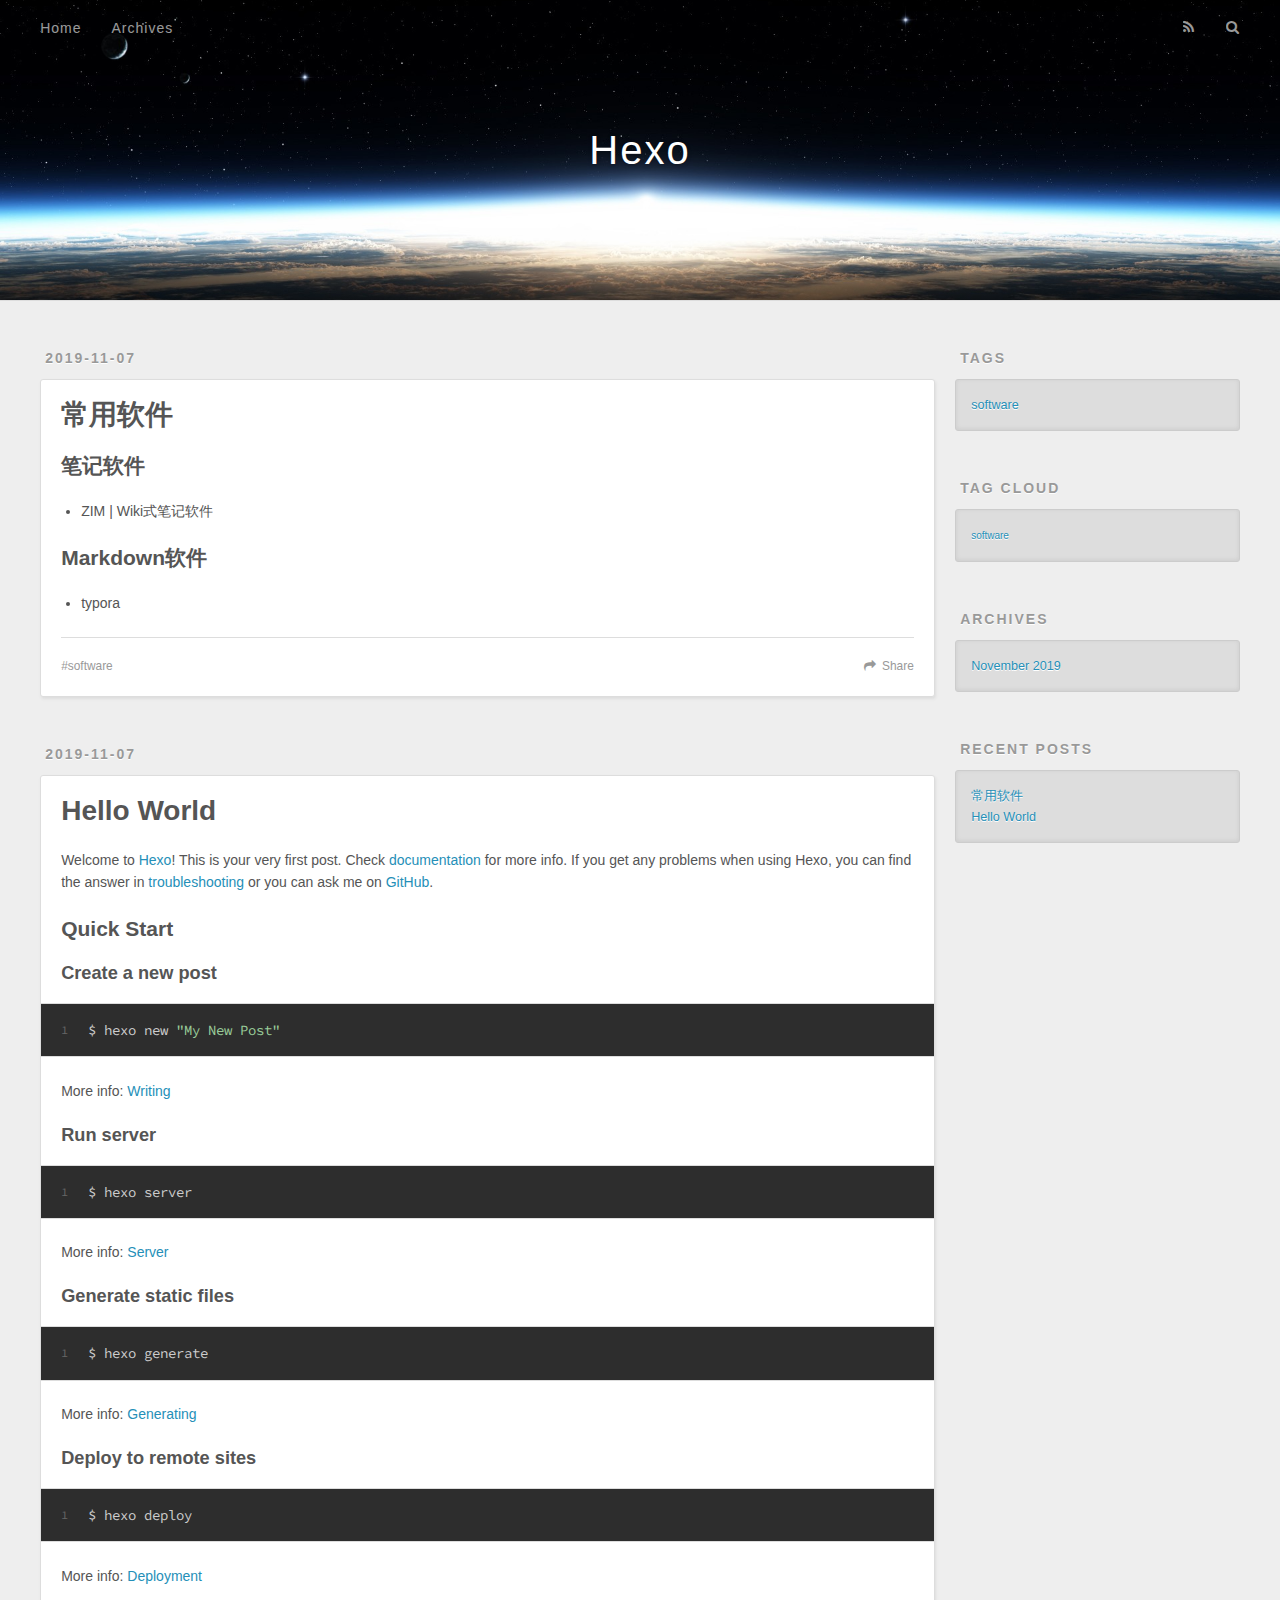
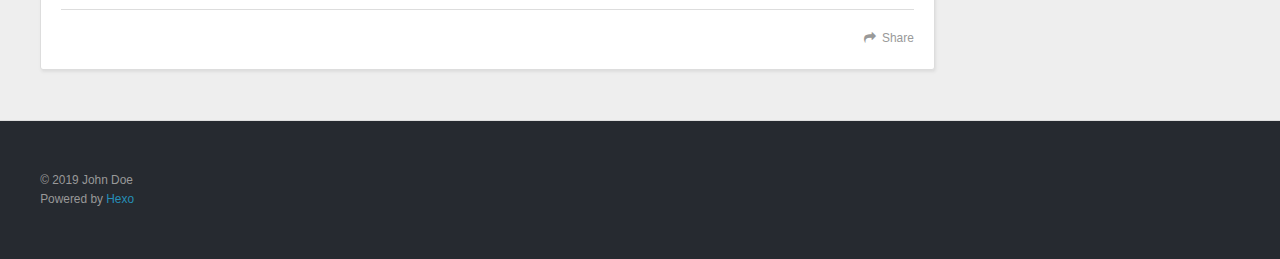
==== index.html @ 5ce02581 "Site updated: 2019-11-07 13:05:36" ====
<!DOCTYPE html>
<html>
<head>
  <meta charset="utf-8">
  

  
  <title>Hexo</title>
  <meta name="viewport" content="width=device-width, initial-scale=1, maximum-scale=1">
  <meta property="og:type" content="website">
<meta property="og:title" content="Hexo">
<meta property="og:url" content="http:&#x2F;&#x2F;yoursite.com&#x2F;index.html">
<meta property="og:site_name" content="Hexo">
<meta property="og:locale" content="en">
<meta name="twitter:card" content="summary">
  
    <link rel="alternate" href="/atom.xml" title="Hexo" type="application/atom+xml">
  
  
    <link rel="icon" href="/favicon.png">
  
  
    <link href="//fonts.googleapis.com/css?family=Source+Code+Pro" rel="stylesheet" type="text/css">
  
  <link rel="stylesheet" href="/css/style.css">
</head>

<body>
  <div id="container">
    <div id="wrap">
      <header id="header">
  <div id="banner"></div>
  <div id="header-outer" class="outer">
    <div id="header-title" class="inner">
      <h1 id="logo-wrap">
        <a href="/" id="logo">Hexo</a>
      </h1>
      
    </div>
    <div id="header-inner" class="inner">
      <nav id="main-nav">
        <a id="main-nav-toggle" class="nav-icon"></a>
        
          <a class="main-nav-link" href="/">Home</a>
        
          <a class="main-nav-link" href="/archives">Archives</a>
        
      </nav>
      <nav id="sub-nav">
        
          <a id="nav-rss-link" class="nav-icon" href="/atom.xml" title="RSS Feed"></a>
        
        <a id="nav-search-btn" class="nav-icon" title="Search"></a>
      </nav>
      <div id="search-form-wrap">
        <form action="//google.com/search" method="get" accept-charset="UTF-8" class="search-form"><input type="search" name="q" class="search-form-input" placeholder="Search"><button type="submit" class="search-form-submit">&#xF002;</button><input type="hidden" name="sitesearch" value="http://yoursite.com"></form>
      </div>
    </div>
  </div>
</header>
      <div class="outer">
        <section id="main">
  
    <article id="post-20191107-software-lists" class="article article-type-post" itemscope itemprop="blogPost">
  <div class="article-meta">
    <a href="/2019/11/07/20191107-software-lists/" class="article-date">
  <time datetime="2019-11-07T05:03:38.000Z" itemprop="datePublished">2019-11-07</time>
</a>
    
  </div>
  <div class="article-inner">
    
    
      <header class="article-header">
        
  
    <h1 itemprop="name">
      <a class="article-title" href="/2019/11/07/20191107-software-lists/">常用软件</a>
    </h1>
  

      </header>
    
    <div class="article-entry" itemprop="articleBody">
      
        <h2 id="笔记软件"><a href="#笔记软件" class="headerlink" title="笔记软件"></a>笔记软件</h2><ul>
<li>ZIM | Wiki式笔记软件</li>
</ul>
<h2 id="Markdown软件"><a href="#Markdown软件" class="headerlink" title="Markdown软件"></a>Markdown软件</h2><ul>
<li>typora</li>
</ul>

      
    </div>
    <footer class="article-footer">
      <a data-url="http://yoursite.com/2019/11/07/20191107-software-lists/" data-id="ck2o8zj0k0001oov0bd2p29te" class="article-share-link">Share</a>
      
      
  <ul class="article-tag-list" itemprop="keywords"><li class="article-tag-list-item"><a class="article-tag-list-link" href="/tags/software/" rel="tag">software</a></li></ul>

    </footer>
  </div>
  
</article>


  
    <article id="post-hello-world" class="article article-type-post" itemscope itemprop="blogPost">
  <div class="article-meta">
    <a href="/2019/11/07/hello-world/" class="article-date">
  <time datetime="2019-11-07T04:38:29.719Z" itemprop="datePublished">2019-11-07</time>
</a>
    
  </div>
  <div class="article-inner">
    
    
      <header class="article-header">
        
  
    <h1 itemprop="name">
      <a class="article-title" href="/2019/11/07/hello-world/">Hello World</a>
    </h1>
  

      </header>
    
    <div class="article-entry" itemprop="articleBody">
      
        <p>Welcome to <a href="https://hexo.io/" target="_blank" rel="noopener">Hexo</a>! This is your very first post. Check <a href="https://hexo.io/docs/" target="_blank" rel="noopener">documentation</a> for more info. If you get any problems when using Hexo, you can find the answer in <a href="https://hexo.io/docs/troubleshooting.html" target="_blank" rel="noopener">troubleshooting</a> or you can ask me on <a href="https://github.com/hexojs/hexo/issues" target="_blank" rel="noopener">GitHub</a>.</p>
<h2 id="Quick-Start"><a href="#Quick-Start" class="headerlink" title="Quick Start"></a>Quick Start</h2><h3 id="Create-a-new-post"><a href="#Create-a-new-post" class="headerlink" title="Create a new post"></a>Create a new post</h3><figure class="highlight bash"><table><tr><td class="gutter"><pre><span class="line">1</span><br></pre></td><td class="code"><pre><span class="line">$ hexo new <span class="string">"My New Post"</span></span><br></pre></td></tr></table></figure>

<p>More info: <a href="https://hexo.io/docs/writing.html" target="_blank" rel="noopener">Writing</a></p>
<h3 id="Run-server"><a href="#Run-server" class="headerlink" title="Run server"></a>Run server</h3><figure class="highlight bash"><table><tr><td class="gutter"><pre><span class="line">1</span><br></pre></td><td class="code"><pre><span class="line">$ hexo server</span><br></pre></td></tr></table></figure>

<p>More info: <a href="https://hexo.io/docs/server.html" target="_blank" rel="noopener">Server</a></p>
<h3 id="Generate-static-files"><a href="#Generate-static-files" class="headerlink" title="Generate static files"></a>Generate static files</h3><figure class="highlight bash"><table><tr><td class="gutter"><pre><span class="line">1</span><br></pre></td><td class="code"><pre><span class="line">$ hexo generate</span><br></pre></td></tr></table></figure>

<p>More info: <a href="https://hexo.io/docs/generating.html" target="_blank" rel="noopener">Generating</a></p>
<h3 id="Deploy-to-remote-sites"><a href="#Deploy-to-remote-sites" class="headerlink" title="Deploy to remote sites"></a>Deploy to remote sites</h3><figure class="highlight bash"><table><tr><td class="gutter"><pre><span class="line">1</span><br></pre></td><td class="code"><pre><span class="line">$ hexo deploy</span><br></pre></td></tr></table></figure>

<p>More info: <a href="https://hexo.io/docs/one-command-deployment.html" target="_blank" rel="noopener">Deployment</a></p>

      
    </div>
    <footer class="article-footer">
      <a data-url="http://yoursite.com/2019/11/07/hello-world/" data-id="ck2o8zj0f0000oov0fowt2gnb" class="article-share-link">Share</a>
      
      
    </footer>
  </div>
  
</article>


  


</section>
        
          <aside id="sidebar">
  
    

  
    
  <div class="widget-wrap">
    <h3 class="widget-title">Tags</h3>
    <div class="widget">
      <ul class="tag-list" itemprop="keywords"><li class="tag-list-item"><a class="tag-list-link" href="/tags/software/" rel="tag">software</a></li></ul>
    </div>
  </div>


  
    
  <div class="widget-wrap">
    <h3 class="widget-title">Tag Cloud</h3>
    <div class="widget tagcloud">
      <a href="/tags/software/" style="font-size: 10px;">software</a>
    </div>
  </div>

  
    
  <div class="widget-wrap">
    <h3 class="widget-title">Archives</h3>
    <div class="widget">
      <ul class="archive-list"><li class="archive-list-item"><a class="archive-list-link" href="/archives/2019/11/">November 2019</a></li></ul>
    </div>
  </div>


  
    
  <div class="widget-wrap">
    <h3 class="widget-title">Recent Posts</h3>
    <div class="widget">
      <ul>
        
          <li>
            <a href="/2019/11/07/20191107-software-lists/">常用软件</a>
          </li>
        
          <li>
            <a href="/2019/11/07/hello-world/">Hello World</a>
          </li>
        
      </ul>
    </div>
  </div>

  
</aside>
        
      </div>
      <footer id="footer">
  
  <div class="outer">
    <div id="footer-info" class="inner">
      &copy; 2019 John Doe<br>
      Powered by <a href="http://hexo.io/" target="_blank">Hexo</a>
    </div>
  </div>
</footer>
    </div>
    <nav id="mobile-nav">
  
    <a href="/" class="mobile-nav-link">Home</a>
  
    <a href="/archives" class="mobile-nav-link">Archives</a>
  
</nav>
    

<script src="//ajax.googleapis.com/ajax/libs/jquery/2.0.3/jquery.min.js"></script>


  <link rel="stylesheet" href="/fancybox/jquery.fancybox.css">
  <script src="/fancybox/jquery.fancybox.pack.js"></script>


<script src="/js/script.js"></script>



  </div>
</body>
</html>
---- css/style.css ----
body {
  width: 100%;
}
body:before,
body:after {
  content: "";
  display: table;
}
body:after {
  clear: both;
}
html,
body,
div,
span,
applet,
object,
iframe,
h1,
h2,
h3,
h4,
h5,
h6,
p,
blockquote,
pre,
a,
abbr,
acronym,
address,
big,
cite,
code,
del,
dfn,
em,
img,
ins,
kbd,
q,
s,
samp,
small,
strike,
strong,
sub,
sup,
tt,
var,
dl,
dt,
dd,
ol,
ul,
li,
fieldset,
form,
label,
legend,
table,
caption,
tbody,
tfoot,
thead,
tr,
th,
td {
  margin: 0;
  padding: 0;
  border: 0;
  outline: 0;
  font-weight: inherit;
  font-style: inherit;
  font-family: inherit;
  font-size: 100%;
  vertical-align: baseline;
}
body {
  line-height: 1;
  color: #000;
  background: #fff;
}
ol,
ul {
  list-style: none;
}
table {
  border-collapse: separate;
  border-spacing: 0;
  vertical-align: middle;
}
caption,
th,
td {
  text-align: left;
  font-weight: normal;
  vertical-align: middle;
}
a img {
  border: none;
}
input,
button {
  margin: 0;
  padding: 0;
}
input::-moz-focus-inner,
button::-moz-focus-inner {
  border: 0;
  padding: 0;
}
@font-face {
  font-family: FontAwesome;
  font-style: normal;
  font-weight: normal;
  src: url("fonts/fontawesome-webfont.eot?v=#4.0.3");
  src: url("fonts/fontawesome-webfont.eot?#iefix&v=#4.0.3") format("embedded-opentype"), url("fonts/fontawesome-webfont.woff?v=#4.0.3") format("woff"), url("fonts/fontawesome-webfont.ttf?v=#4.0.3") format("truetype"), url("fonts/fontawesome-webfont.svg#fontawesomeregular?v=#4.0.3") format("svg");
}
html,
body,
#container {
  height: 100%;
}
body {
  background: #eee;
  font: 14px -apple-system, BlinkMacSystemFont, "Segoe UI", "Roboto", "Oxygen", "Ubuntu", "Cantarell", "Fira Sans", "Droid Sans", "Helvetica Neue", sans-serif;
  -webkit-text-size-adjust: 100%;
}
.outer {
  max-width: 1220px;
  margin: 0 auto;
  padding: 0 20px;
}
.outer:before,
.outer:after {
  content: "";
  display: table;
}
.outer:after {
  clear: both;
}
.inner {
  display: inline;
  float: left;
  width: 98.33333333333333%;
  margin: 0 0.833333333333333%;
}
.left,
.alignleft {
  float: left;
}
.right,
.alignright {
  float: right;
}
.clear {
  clear: both;
}
#container {
  position: relative;
}
.mobile-nav-on {
  overflow: hidden;
}
#wrap {
  height: 100%;
  width: 100%;
  position: absolute;
  top: 0;
  left: 0;
  -webkit-transition: 0.2s ease-out;
  -moz-transition: 0.2s ease-out;
  -ms-transition: 0.2s ease-out;
  transition: 0.2s ease-out;
  z-index: 1;
  background: #eee;
}
.mobile-nav-on #wrap {
  left: 280px;
}
@media screen and (min-width: 768px) {
  #main {
    display: inline;
    float: left;
    width: 73.33333333333333%;
    margin: 0 0.833333333333333%;
  }
}
.article-date,
.article-category-link,
.archive-year,
.widget-title {
  text-decoration: none;
  text-transform: uppercase;
  letter-spacing: 2px;
  color: #999;
  margin-bottom: 1em;
  margin-left: 5px;
  line-height: 1em;
  text-shadow: 0 1px #fff;
  font-weight: bold;
}
.article-inner,
.archive-article-inner {
  background: #fff;
  -webkit-box-shadow: 1px 2px 3px #ddd;
  box-shadow: 1px 2px 3px #ddd;
  border: 1px solid #ddd;
  border-radius: 3px;
}
.article-entry h1,
.widget h1 {
  font-size: 2em;
}
.article-entry h2,
.widget h2 {
  font-size: 1.5em;
}
.article-entry h3,
.widget h3 {
  font-size: 1.3em;
}
.article-entry h4,
.widget h4 {
  font-size: 1.2em;
}
.article-entry h5,
.widget h5 {
  font-size: 1em;
}
.article-entry h6,
.widget h6 {
  font-size: 1em;
  color: #999;
}
.article-entry hr,
.widget hr {
  border: 1px dashed #ddd;
}
.article-entry strong,
.widget strong {
  font-weight: bold;
}
.article-entry em,
.widget em,
.article-entry cite,
.widget cite {
  font-style: italic;
}
.article-entry sup,
.widget sup,
.article-entry sub,
.widget sub {
  font-size: 0.75em;
  line-height: 0;
  position: relative;
  vertical-align: baseline;
}
.article-entry sup,
.widget sup {
  top: -0.5em;
}
.article-entry sub,
.widget sub {
  bottom: -0.2em;
}
.article-entry small,
.widget small {
  font-size: 0.85em;
}
.article-entry acronym,
.widget acronym,
.article-entry abbr,
.widget abbr {
  border-bottom: 1px dotted;
}
.article-entry ul,
.widget ul,
.article-entry ol,
.widget ol,
.article-entry dl,
.widget dl {
  margin: 0 20px;
  line-height: 1.6em;
}
.article-entry ul ul,
.widget ul ul,
.article-entry ol ul,
.widget ol ul,
.article-entry ul ol,
.widget ul ol,
.article-entry ol ol,
.widget ol ol {
  margin-top: 0;
  margin-bottom: 0;
}
.article-entry ul,
.widget ul {
  list-style: disc;
}
.article-entry ol,
.widget ol {
  list-style: decimal;
}
.article-entry dt,
.widget dt {
  font-weight: bold;
}
#header {
  height: 300px;
  position: relative;
  border-bottom: 1px solid #ddd;
}
#header:before,
#header:after {
  content: "";
  position: absolute;
  left: 0;
  right: 0;
  height: 40px;
}
#header:before {
  top: 0;
  background: -webkit-linear-gradient(rgba(0,0,0,0.2), transparent);
  background: -moz-linear-gradient(rgba(0,0,0,0.2), transparent);
  background: -ms-linear-gradient(rgba(0,0,0,0.2), transparent);
  background: linear-gradient(rgba(0,0,0,0.2), transparent);
}
#header:after {
  bottom: 0;
  background: -webkit-linear-gradient(transparent, rgba(0,0,0,0.2));
  background: -moz-linear-gradient(transparent, rgba(0,0,0,0.2));
  background: -ms-linear-gradient(transparent, rgba(0,0,0,0.2));
  background: linear-gradient(transparent, rgba(0,0,0,0.2));
}
#header-outer {
  height: 100%;
  position: relative;
}
#header-inner {
  position: relative;
  overflow: hidden;
}
#banner {
  position: absolute;
  top: 0;
  left: 0;
  width: 100%;
  height: 100%;
  background: url("images/banner.jpg") center #000;
  -webkit-background-size: cover;
  -moz-background-size: cover;
  background-size: cover;
  z-index: -1;
}
#header-title {
  text-align: center;
  height: 40px;
  position: absolute;
  top: 50%;
  left: 0;
  margin-top: -20px;
}
#logo,
#subtitle {
  text-decoration: none;
  color: #fff;
  font-weight: 300;
  text-shadow: 0 1px 4px rgba(0,0,0,0.3);
}
#logo {
  font-size: 40px;
  line-height: 40px;
  letter-spacing: 2px;
}
#subtitle {
  font-size: 16px;
  line-height: 16px;
  letter-spacing: 1px;
}
#subtitle-wrap {
  margin-top: 16px;
}
#main-nav {
  float: left;
  margin-left: -15px;
}
.nav-icon,
.main-nav-link {
  float: left;
  color: #fff;
  opacity: 0.6;
  text-decoration: none;
  text-shadow: 0 1px rgba(0,0,0,0.2);
  -webkit-transition: opacity 0.2s;
  -moz-transition: opacity 0.2s;
  -ms-transition: opacity 0.2s;
  transition: opacity 0.2s;
  display: block;
  padding: 20px 15px;
}
.nav-icon:hover,
.main-nav-link:hover {
  opacity: 1;
}
.nav-icon {
  font-family: FontAwesome;
  text-align: center;
  font-size: 14px;
  width: 14px;
  height: 14px;
  padding: 20px 15px;
  position: relative;
  cursor: pointer;
}
.main-nav-link {
  font-weight: 300;
  letter-spacing: 1px;
}
@media screen and (max-width: 479px) {
  .main-nav-link {
    display: none;
  }
}
#main-nav-toggle {
  display: none;
}
#main-nav-toggle:before {
  content: "\f0c9";
}
@media screen and (max-width: 479px) {
  #main-nav-toggle {
    display: block;
  }
}
#sub-nav {
  float: right;
  margin-right: -15px;
}
#nav-rss-link:before {
  content: "\f09e";
}
#nav-search-btn:before {
  content: "\f002";
}
#search-form-wrap {
  position: absolute;
  top: 15px;
  width: 150px;
  height: 30px;
  right: -150px;
  opacity: 0;
  -webkit-transition: 0.2s ease-out;
  -moz-transition: 0.2s ease-out;
  -ms-transition: 0.2s ease-out;
  transition: 0.2s ease-out;
}
#search-form-wrap.on {
  opacity: 1;
  right: 0;
}
@media screen and (max-width: 479px) {
  #search-form-wrap {
    width: 100%;
    right: -100%;
  }
}
.search-form {
  position: absolute;
  top: 0;
  left: 0;
  right: 0;
  background: #fff;
  padding: 5px 15px;
  border-radius: 15px;
  -webkit-box-shadow: 0 0 10px rgba(0,0,0,0.3);
  box-shadow: 0 0 10px rgba(0,0,0,0.3);
}
.search-form-input {
  border: none;
  background: none;
  color: #555;
  width: 100%;
  font: 13px -apple-system, BlinkMacSystemFont, "Segoe UI", "Roboto", "Oxygen", "Ubuntu", "Cantarell", "Fira Sans", "Droid Sans", "Helvetica Neue", sans-serif;
  outline: none;
}
.search-form-input::-webkit-search-results-decoration,
.search-form-input::-webkit-search-cancel-button {
  -webkit-appearance: none;
}
.search-form-submit {
  position: absolute;
  top: 50%;
  right: 10px;
  margin-top: -7px;
  font: 13px FontAwesome;
  border: none;
  background: none;
  color: #bbb;
  cursor: pointer;
}
.search-form-submit:hover,
.search-form-submit:focus {
  color: #777;
}
.article {
  margin: 50px 0;
}
.article-inner {
  overflow: hidden;
}
.article-meta:before,
.article-meta:after {
  content: "";
  display: table;
}
.article-meta:after {
  clear: both;
}
.article-date {
  float: left;
}
.article-category {
  float: left;
  line-height: 1em;
  color: #ccc;
  text-shadow: 0 1px #fff;
  margin-left: 8px;
}
.article-category:before {
  content: "\2022";
}
.article-category-link {
  margin: 0 12px 1em;
}
.article-header {
  padding: 20px 20px 0;
}
.article-title {
  text-decoration: none;
  font-size: 2em;
  font-weight: bold;
  color: #555;
  line-height: 1.1em;
  -webkit-transition: color 0.2s;
  -moz-transition: color 0.2s;
  -ms-transition: color 0.2s;
  transition: color 0.2s;
}
a.article-title:hover {
  color: #258fb8;
}
.article-entry {
  color: #555;
  padding: 0 20px;
}
.article-entry:before,
.article-entry:after {
  content: "";
  display: table;
}
.article-entry:after {
  clear: both;
}
.article-entry p,
.article-entry table {
  line-height: 1.6em;
  margin: 1.6em 0;
}
.article-entry h1,
.article-entry h2,
.article-entry h3,
.article-entry h4,
.article-entry h5,
.article-entry h6 {
  font-weight: bold;
}
.article-entry h1,
.article-entry h2,
.article-entry h3,
.article-entry h4,
.article-entry h5,
.article-entry h6 {
  line-height: 1.1em;
  margin: 1.1em 0;
}
.article-entry a {
  color: #258fb8;
  text-decoration: none;
}
.article-entry a:hover {
  text-decoration: underline;
}
.article-entry ul,
.article-entry ol,
.article-entry dl {
  margin-top: 1.6em;
  margin-bottom: 1.6em;
}
.article-entry img,
.article-entry video {
  max-width: 100%;
  height: auto;
  display: block;
  margin: auto;
}
.article-entry iframe {
  border: none;
}
.article-entry table {
  width: 100%;
  border-collapse: collapse;
  border-spacing: 0;
}
.article-entry th {
  font-weight: bold;
  border-bottom: 3px solid #ddd;
  padding-bottom: 0.5em;
}
.article-entry td {
  border-bottom: 1px solid #ddd;
  padding: 10px 0;
}
.article-entry blockquote {
  font-family: Georgia, "Times New Roman", serif;
  font-size: 1.4em;
  margin: 1.6em 20px;
  text-align: center;
}
.article-entry blockquote footer {
  font-size: 14px;
  margin: 1.6em 0;
  font-family: -apple-system, BlinkMacSystemFont, "Segoe UI", "Roboto", "Oxygen", "Ubuntu", "Cantarell", "Fira Sans", "Droid Sans", "Helvetica Neue", sans-serif;
}
.article-entry blockquote footer cite:before {
  content: "—";
  padding: 0 0.5em;
}
.article-entry .pullquote {
  text-align: left;
  width: 45%;
  margin: 0;
}
.article-entry .pullquote.left {
  margin-left: 0.5em;
  margin-right: 1em;
}
.article-entry .pullquote.right {
  margin-right: 0.5em;
  margin-left: 1em;
}
.article-entry .caption {
  color: #999;
  display: block;
  font-size: 0.9em;
  margin-top: 0.5em;
  position: relative;
  text-align: center;
}
.article-entry .video-container {
  position: relative;
  padding-top: 56.25%;
  height: 0;
  overflow: hidden;
}
.article-entry .video-container iframe,
.article-entry .video-container object,
.article-entry .video-container embed {
  position: absolute;
  top: 0;
  left: 0;
  width: 100%;
  height: 100%;
  margin-top: 0;
}
.article-more-link a {
  display: inline-block;
  line-height: 1em;
  padding: 6px 15px;
  border-radius: 15px;
  background: #eee;
  color: #999;
  text-shadow: 0 1px #fff;
  text-decoration: none;
}
.article-more-link a:hover {
  background: #258fb8;
  color: #fff;
  text-decoration: none;
  text-shadow: 0 1px #1e7293;
}
.article-footer {
  font-size: 0.85em;
  line-height: 1.6em;
  border-top: 1px solid #ddd;
  padding-top: 1.6em;
  margin: 0 20px 20px;
}
.article-footer:before,
.article-footer:after {
  content: "";
  display: table;
}
.article-footer:after {
  clear: both;
}
.article-footer a {
  color: #999;
  text-decoration: none;
}
.article-footer a:hover {
  color: #555;
}
.article-tag-list-item {
  float: left;
  margin-right: 10px;
}
.article-tag-list-link:before {
  content: "#";
}
.article-comment-link {
  float: right;
}
.article-comment-link:before {
  content: "\f075";
  font-family: FontAwesome;
  padding-right: 8px;
}
.article-share-link {
  cursor: pointer;
  float: right;
  margin-left: 20px;
}
.article-share-link:before {
  content: "\f064";
  font-family: FontAwesome;
  padding-right: 6px;
}
#article-nav {
  position: relative;
}
#article-nav:before,
#article-nav:after {
  content: "";
  display: table;
}
#article-nav:after {
  clear: both;
}
@media screen and (min-width: 768px) {
  #article-nav {
    margin: 50px 0;
  }
  #article-nav:before {
    width: 8px;
    height: 8px;
    position: absolute;
    top: 50%;
    left: 50%;
    margin-top: -4px;
    margin-left: -4px;
    content: "";
    border-radius: 50%;
    background: #ddd;
    -webkit-box-shadow: 0 1px 2px #fff;
    box-shadow: 0 1px 2px #fff;
  }
}
.article-nav-link-wrap {
  text-decoration: none;
  text-shadow: 0 1px #fff;
  color: #999;
  -webkit-box-sizing: border-box;
  -moz-box-sizing: border-box;
  box-sizing: border-box;
  margin-top: 50px;
  text-align: center;
  display: block;
}
.article-nav-link-wrap:hover {
  color: #555;
}
@media screen and (min-width: 768px) {
  .article-nav-link-wrap {
    width: 50%;
    margin-top: 0;
  }
}
@media screen and (min-width: 768px) {
  #article-nav-newer {
    float: left;
    text-align: right;
    padding-right: 20px;
  }
}
@media screen and (min-width: 768px) {
  #article-nav-older {
    float: right;
    text-align: left;
    padding-left: 20px;
  }
}
.article-nav-caption {
  text-transform: uppercase;
  letter-spacing: 2px;
  color: #ddd;
  line-height: 1em;
  font-weight: bold;
}
#article-nav-newer .article-nav-caption {
  margin-right: -2px;
}
.article-nav-title {
  font-size: 0.85em;
  line-height: 1.6em;
  margin-top: 0.5em;
}
.article-share-box {
  position: absolute;
  display: none;
  background: #fff;
  -webkit-box-shadow: 1px 2px 10px rgba(0,0,0,0.2);
  box-shadow: 1px 2px 10px rgba(0,0,0,0.2);
  border-radius: 3px;
  margin-left: -145px;
  overflow: hidden;
  z-index: 1;
}
.article-share-box.on {
  display: block;
}
.article-share-input {
  width: 100%;
  background: none;
  -webkit-box-sizing: border-box;
  -moz-box-sizing: border-box;
  box-sizing: border-box;
  font: 14px -apple-system, BlinkMacSystemFont, "Segoe UI", "Roboto", "Oxygen", "Ubuntu", "Cantarell", "Fira Sans", "Droid Sans", "Helvetica Neue", sans-serif;
  padding: 0 15px;
  color: #555;
  outline: none;
  border: 1px solid #ddd;
  border-radius: 3px 3px 0 0;
  height: 36px;
  line-height: 36px;
}
.article-share-links {
  background: #eee;
}
.article-share-links:before,
.article-share-links:after {
  content: "";
  display: table;
}
.article-share-links:after {
  clear: both;
}
.article-share-twitter,
.article-share-facebook,
.article-share-pinterest,
.article-share-google {
  width: 50px;
  height: 36px;
  display: block;
  float: left;
  position: relative;
  color: #999;
  text-shadow: 0 1px #fff;
}
.article-share-twitter:before,
.article-share-facebook:before,
.article-share-pinterest:before,
.article-share-google:before {
  font-size: 20px;
  font-family: FontAwesome;
  width: 20px;
  height: 20px;
  position: absolute;
  top: 50%;
  left: 50%;
  margin-top: -10px;
  margin-left: -10px;
  text-align: center;
}
.article-share-twitter:hover,
.article-share-facebook:hover,
.article-share-pinterest:hover,
.article-share-google:hover {
  color: #fff;
}
.article-share-twitter:before {
  content: "\f099";
}
.article-share-twitter:hover {
  background: #00aced;
  text-shadow: 0 1px #008abe;
}
.article-share-facebook:before {
  content: "\f09a";
}
.article-share-facebook:hover {
  background: #3b5998;
  text-shadow: 0 1px #2f477a;
}
.article-share-pinterest:before {
  content: "\f0d2";
}
.article-share-pinterest:hover {
  background: #cb2027;
  text-shadow: 0 1px #a21a1f;
}
.article-share-google:before {
  content: "\f0d5";
}
.article-share-google:hover {
  background: #dd4b39;
  text-shadow: 0 1px #be3221;
}
.article-gallery {
  background: #000;
  position: relative;
}
.article-gallery-photos {
  position: relative;
  overflow: hidden;
}
.article-gallery-img {
  display: none;
  max-width: 100%;
}
.article-gallery-img:first-child {
  display: block;
}
.article-gallery-img.loaded {
  position: absolute;
  display: block;
}
.article-gallery-img img {
  display: block;
  max-width: 100%;
  margin: 0 auto;
}
#comments {
  background: #fff;
  -webkit-box-shadow: 1px 2px 3px #ddd;
  box-shadow: 1px 2px 3px #ddd;
  padding: 20px;
  border: 1px solid #ddd;
  border-radius: 3px;
  margin: 50px 0;
}
#comments a {
  color: #258fb8;
}
.archives-wrap {
  margin: 50px 0;
}
.archives:before,
.archives:after {
  content: "";
  display: table;
}
.archives:after {
  clear: both;
}
.archive-year-wrap {
  margin-bottom: 1em;
}
.archives {
  -webkit-column-gap: 10px;
  -moz-column-gap: 10px;
  column-gap: 10px;
}
@media screen and (min-width: 480px) and (max-width: 767px) {
  .archives {
    -webkit-column-count: 2;
    -moz-column-count: 2;
    column-count: 2;
  }
}
@media screen and (min-width: 768px) {
  .archives {
    -webkit-column-count: 3;
    -moz-column-count: 3;
    column-count: 3;
  }
}
.archive-article {
  -webkit-column-break-inside: avoid;
  page-break-inside: avoid;
  overflow: hidden;
  break-inside: avoid-column;
}
.archive-article-inner {
  padding: 10px;
  margin-bottom: 15px;
}
.archive-article-title {
  text-decoration: none;
  font-weight: bold;
  color: #555;
  -webkit-transition: color 0.2s;
  -moz-transition: color 0.2s;
  -ms-transition: color 0.2s;
  transition: color 0.2s;
  line-height: 1.6em;
}
.archive-article-title:hover {
  color: #258fb8;
}
.archive-article-footer {
  margin-top: 1em;
}
.archive-article-date {
  color: #999;
  text-decoration: none;
  font-size: 0.85em;
  line-height: 1em;
  margin-bottom: 0.5em;
  display: block;
}
#page-nav {
  margin: 50px auto;
  background: #fff;
  -webkit-box-shadow: 1px 2px 3px #ddd;
  box-shadow: 1px 2px 3px #ddd;
  border: 1px solid #ddd;
  border-radius: 3px;
  text-align: center;
  color: #999;
  overflow: hidden;
}
#page-nav:before,
#page-nav:after {
  content: "";
  display: table;
}
#page-nav:after {
  clear: both;
}
#page-nav a,
#page-nav span {
  padding: 10px 20px;
  line-height: 1;
  height: 2ex;
}
#page-nav a {
  color: #999;
  text-decoration: none;
}
#page-nav a:hover {
  background: #999;
  color: #fff;
}
#page-nav .prev {
  float: left;
}
#page-nav .next {
  float: right;
}
#page-nav .page-number {
  display: inline-block;
}
@media screen and (max-width: 479px) {
  #page-nav .page-number {
    display: none;
  }
}
#page-nav .current {
  color: #555;
  font-weight: bold;
}
#page-nav .space {
  color: #ddd;
}
#footer {
  background: #262a30;
  padding: 50px 0;
  border-top: 1px solid #ddd;
  color: #999;
}
#footer a {
  color: #258fb8;
  text-decoration: none;
}
#footer a:hover {
  text-decoration: underline;
}
#footer-info {
  line-height: 1.6em;
  font-size: 0.85em;
}
.article-entry pre,
.article-entry .highlight {
  background: #2d2d2d;
  margin: 0 -20px;
  padding: 15px 20px;
  border-style: solid;
  border-color: #ddd;
  border-width: 1px 0;
  overflow: auto;
  color: #ccc;
  line-height: 22.400000000000002px;
}
.article-entry .highlight .gutter pre,
.article-entry .gist .gist-file .gist-data .line-numbers {
  color: #666;
  font-size: 0.85em;
}
.article-entry pre,
.article-entry code {
  font-family: "Source Code Pro", Consolas, Monaco, Menlo, Consolas, monospace;
}
.article-entry code {
  background: #eee;
  text-shadow: 0 1px #fff;
  padding: 0 0.3em;
}
.article-entry pre code {
  background: none;
  text-shadow: none;
  padding: 0;
}
.article-entry .highlight pre {
  border: none;
  margin: 0;
  padding: 0;
}
.article-entry .highlight table {
  margin: 0;
  width: auto;
}
.article-entry .highlight td {
  border: none;
  padding: 0;
}
.article-entry .highlight figcaption {
  font-size: 0.85em;
  color: #999;
  line-height: 1em;
  margin-bottom: 1em;
}
.article-entry .highlight figcaption:before,
.article-entry .highlight figcaption:after {
  content: "";
  display: table;
}
.article-entry .highlight figcaption:after {
  clear: both;
}
.article-entry .highlight figcaption a {
  float: right;
}
.article-entry .highlight .gutter pre {
  text-align: right;
  padding-right: 20px;
}
.article-entry .highlight .line {
  height: 22.400000000000002px;
}
.article-entry .highlight .line.marked {
  background: #515151;
}
.article-entry .gist {
  margin: 0 -20px;
  border-style: solid;
  border-color: #ddd;
  border-width: 1px 0;
  background: #2d2d2d;
  padding: 15px 20px 15px 0;
}
.article-entry .gist .gist-file {
  border: none;
  font-family: "Source Code Pro", Consolas, Monaco, Menlo, Consolas, monospace;
  margin: 0;
}
.article-entry .gist .gist-file .gist-data {
  background: none;
  border: none;
}
.article-entry .gist .gist-file .gist-data .line-numbers {
  background: none;
  border: none;
  padding: 0 20px 0 0;
}
.article-entry .gist .gist-file .gist-data .line-data {
  padding: 0 !important;
}
.article-entry .gist .gist-file .highlight {
  margin: 0;
  padding: 0;
  border: none;
}
.article-entry .gist .gist-file .gist-meta {
  background: #2d2d2d;
  color: #999;
  font: 0.85em -apple-system, BlinkMacSystemFont, "Segoe UI", "Roboto", "Oxygen", "Ubuntu", "Cantarell", "Fira Sans", "Droid Sans", "Helvetica Neue", sans-serif;
  text-shadow: 0 0;
  padding: 0;
  margin-top: 1em;
  margin-left: 20px;
}
.article-entry .gist .gist-file .gist-meta a {
  color: #258fb8;
  font-weight: normal;
}
.article-entry .gist .gist-file .gist-meta a:hover {
  text-decoration: underline;
}
pre .comment,
pre .title {
  color: #999;
}
pre .variable,
pre .attribute,
pre .tag,
pre .regexp,
pre .ruby .constant,
pre .xml .tag .title,
pre .xml .pi,
pre .xml .doctype,
pre .html .doctype,
pre .css .id,
pre .css .class,
pre .css .pseudo {
  color: #f2777a;
}
pre .number,
pre .preprocessor,
pre .built_in,
pre .literal,
pre .params,
pre .constant {
  color: #f99157;
}
pre .class,
pre .ruby .class .title,
pre .css .rules .attribute {
  color: #9c9;
}
pre .string,
pre .value,
pre .inheritance,
pre .header,
pre .ruby .symbol,
pre .xml .cdata {
  color: #9c9;
}
pre .css .hexcolor {
  color: #6cc;
}
pre .function,
pre .python .decorator,
pre .python .title,
pre .ruby .function .title,
pre .ruby .title .keyword,
pre .perl .sub,
pre .javascript .title,
pre .coffeescript .title {
  color: #69c;
}
pre .keyword,
pre .javascript .function {
  color: #c9c;
}
@media screen and (max-width: 479px) {
  #mobile-nav {
    position: absolute;
    top: 0;
    left: 0;
    width: 280px;
    height: 100%;
    background: #191919;
    border-right: 1px solid #fff;
  }
}
@media screen and (max-width: 479px) {
  .mobile-nav-link {
    display: block;
    color: #999;
    text-decoration: none;
    padding: 15px 20px;
    font-weight: bold;
  }
  .mobile-nav-link:hover {
    color: #fff;
  }
}
@media screen and (min-width: 768px) {
  #sidebar {
    display: inline;
    float: left;
    width: 23.333333333333332%;
    margin: 0 0.833333333333333%;
  }
}
.widget-wrap {
  margin: 50px 0;
}
.widget {
  color: #777;
  text-shadow: 0 1px #fff;
  background: #ddd;
  -webkit-box-shadow: 0 -1px 4px #ccc inset;
  box-shadow: 0 -1px 4px #ccc inset;
  border: 1px solid #ccc;
  padding: 15px;
  border-radius: 3px;
}
.widget a {
  color: #258fb8;
  text-decoration: none;
}
.widget a:hover {
  text-decoration: underline;
}
.widget ul ul,
.widget ol ul,
.widget dl ul,
.widget ul ol,
.widget ol ol,
.widget dl ol,
.widget ul dl,
.widget ol dl,
.widget dl dl {
  margin-left: 15px;
  list-style: disc;
}
.widget {
  line-height: 1.6em;
  word-wrap: break-word;
  font-size: 0.9em;
}
.widget ul,
.widget ol {
  list-style: none;
  margin: 0;
}
.widget ul ul,
.widget ol ul,
.widget ul ol,
.widget ol ol {
  margin: 0 20px;
}
.widget ul ul,
.widget ol ul {
  list-style: disc;
}
.widget ul ol,
.widget ol ol {
  list-style: decimal;
}
.category-list-count,
.tag-list-count,
.archive-list-count {
  padding-left: 5px;
  color: #999;
  font-size: 0.85em;
}
.category-list-count:before,
.tag-list-count:before,
.archive-list-count:before {
  content: "(";
}
.category-list-count:after,
.tag-list-count:after,
.archive-list-count:after {
  content: ")";
}
.tagcloud a {
  margin-right: 5px;
  display: inline-block;
}
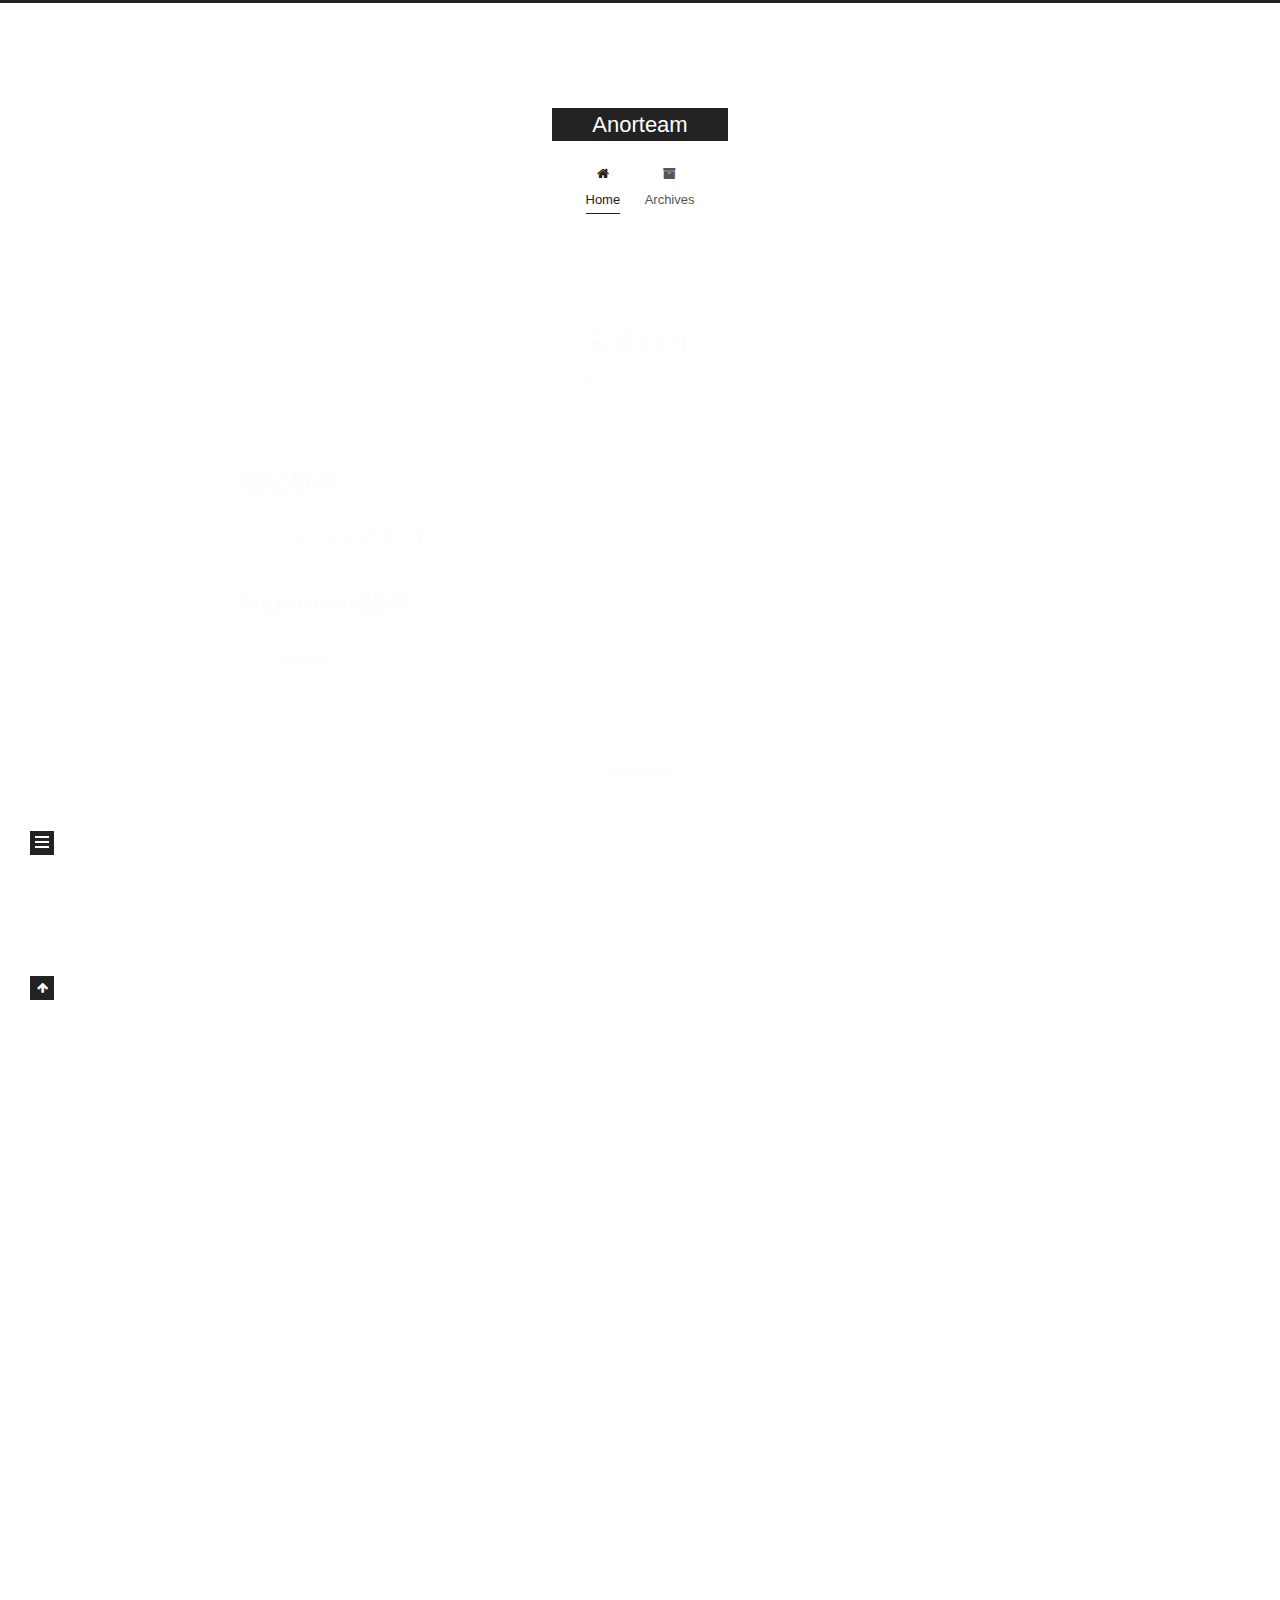
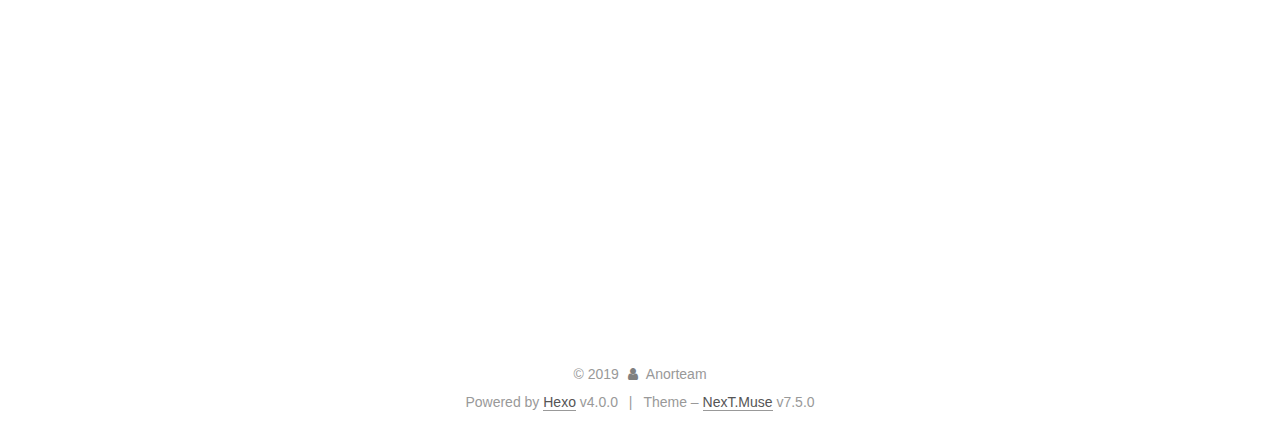
==== commit 74271b0b: "Site updated: 2019-11-07 13:59:49" ====
--- a/index.html
+++ b/index.html
@@ -1,89 +1,216 @@
 <!DOCTYPE html>
-<html>
+<html lang="en">
 <head>
-  <meta charset="utf-8">
-  
-
-  
-  <title>Hexo</title>
-  <meta name="viewport" content="width=device-width, initial-scale=1, maximum-scale=1">
+  <meta charset="UTF-8">
+<meta name="viewport" content="width=device-width, initial-scale=1, maximum-scale=2">
+<meta name="theme-color" content="#222">
+<meta name="generator" content="Hexo 4.0.0">
+  <link rel="apple-touch-icon" sizes="180x180" href="/images/apple-touch-icon-next.png">
+  <link rel="icon" type="image/png" sizes="32x32" href="/images/favicon-32x32-next.png">
+  <link rel="icon" type="image/png" sizes="16x16" href="/images/favicon-16x16-next.png">
+  <link rel="mask-icon" href="/images/logo.svg" color="#222">
+  <link rel="alternate" href="/atom.xml" title="Anorteam" type="application/atom+xml">
+
+<link rel="stylesheet" href="/css/main.css">
+
+
+<link rel="stylesheet" href="/lib/font-awesome/css/font-awesome.min.css">
+
+
+<script id="hexo-configurations">
+  var NexT = window.NexT || {};
+  var CONFIG = {
+    root: '/',
+    scheme: 'Muse',
+    version: '7.5.0',
+    exturl: false,
+    sidebar: {"position":"left","display":"post","offset":12,"onmobile":false},
+    copycode: {"enable":false,"show_result":false,"style":null},
+    back2top: {"enable":true,"sidebar":false,"scrollpercent":false},
+    bookmark: {"enable":false,"color":"#222","save":"auto"},
+    fancybox: false,
+    mediumzoom: false,
+    lazyload: false,
+    pangu: false,
+    algolia: {
+      appID: '',
+      apiKey: '',
+      indexName: '',
+      hits: {"per_page":10},
+      labels: {"input_placeholder":"Search for Posts","hits_empty":"We didn't find any results for the search: ${query}","hits_stats":"${hits} results found in ${time} ms"}
+    },
+    localsearch: {"enable":false,"trigger":"auto","top_n_per_article":1,"unescape":false,"preload":false},
+    path: '',
+    motion: {"enable":true,"async":false,"transition":{"post_block":"fadeIn","post_header":"slideDownIn","post_body":"slideDownIn","coll_header":"slideLeftIn","sidebar":"slideUpIn"}},
+    translation: {
+      copy_button: 'Copy',
+      copy_success: 'Copied',
+      copy_failure: 'Copy failed'
+    },
+    sidebarPadding: 40
+  };
+</script>
+
   <meta property="og:type" content="website">
-<meta property="og:title" content="Hexo">
+<meta property="og:title" content="Anorteam">
 <meta property="og:url" content="http:&#x2F;&#x2F;yoursite.com&#x2F;index.html">
-<meta property="og:site_name" content="Hexo">
+<meta property="og:site_name" content="Anorteam">
 <meta property="og:locale" content="en">
 <meta name="twitter:card" content="summary">
-  
-    <link rel="alternate" href="/atom.xml" title="Hexo" type="application/atom+xml">
-  
-  
-    <link rel="icon" href="/favicon.png">
-  
-  
-    <link href="//fonts.googleapis.com/css?family=Source+Code+Pro" rel="stylesheet" type="text/css">
-  
-  <link rel="stylesheet" href="/css/style.css">
+
+<link rel="canonical" href="http://yoursite.com/">
+
+
+<script id="page-configurations">
+  // https://hexo.io/docs/variables.html
+  CONFIG.page = {
+    sidebar: "",
+    isHome: true,
+    isPost: false,
+    isPage: false,
+    isArchive: false
+  };
+</script>
+
+  <title>Anorteam</title>
+  
+
+
+
+
+
+
+  <noscript>
+  <style>
+  .use-motion .brand,
+  .use-motion .menu-item,
+  .sidebar-inner,
+  .use-motion .post-block,
+  .use-motion .pagination,
+  .use-motion .comments,
+  .use-motion .post-header,
+  .use-motion .post-body,
+  .use-motion .collection-header { opacity: initial; }
+
+  .use-motion .site-title,
+  .use-motion .site-subtitle {
+    opacity: initial;
+    top: initial;
+  }
+
+  .use-motion .logo-line-before i { left: initial; }
+  .use-motion .logo-line-after i { right: initial; }
+  </style>
+</noscript>
+
 </head>
 
-<body>
-  <div id="container">
-    <div id="wrap">
-      <header id="header">
-  <div id="banner"></div>
-  <div id="header-outer" class="outer">
-    <div id="header-title" class="inner">
-      <h1 id="logo-wrap">
-        <a href="/" id="logo">Hexo</a>
-      </h1>
+<body itemscope itemtype="http://schema.org/WebPage">
+  <div class="container use-motion">
+    <div class="headband"></div>
+
+    <header class="header" itemscope itemtype="http://schema.org/WPHeader">
+      <div class="header-inner"><div class="site-brand-container">
+  <div class="site-meta">
+
+    <div>
+      <a href="/" class="brand" rel="start">
+        <span class="logo-line-before"><i></i></span>
+        <span class="site-title">Anorteam</span>
+        <span class="logo-line-after"><i></i></span>
+      </a>
+    </div>
+  </div>
+
+  <div class="site-nav-toggle">
+    <div class="toggle" aria-label="Toggle navigation bar">
+      <span class="toggle-line toggle-line-first"></span>
+      <span class="toggle-line toggle-line-middle"></span>
+      <span class="toggle-line toggle-line-last"></span>
+    </div>
+  </div>
+</div>
+
+
+<nav class="site-nav">
+  
+  <ul id="menu" class="menu">
+        <li class="menu-item menu-item-home">
+
+    <a href="/" rel="section"><i class="fa fa-fw fa-home"></i>Home</a>
+
+  </li>
+        <li class="menu-item menu-item-archives">
+
+    <a href="/archives/" rel="section"><i class="fa fa-fw fa-archive"></i>Archives</a>
+
+  </li>
+  </ul>
+
+</nav>
+</div>
+    </header>
+
+    
+  <div class="back-to-top">
+    <i class="fa fa-arrow-up"></i>
+    <span>0%</span>
+  </div>
+
+
+    <main class="main">
+      <div class="main-inner">
+        <div class="content-wrap">
+          
+
+          <div class="content">
+            
+
+  <div class="posts-expand">
+        
+  
+  
+  <article itemscope itemtype="http://schema.org/Article" class="post-block home" lang="en">
+    <link itemprop="mainEntityOfPage" href="http://yoursite.com/2019/11/07/20191107-software-lists/">
+
+    <span hidden itemprop="author" itemscope itemtype="http://schema.org/Person">
+      <meta itemprop="image" content="/images/avatar.gif">
+      <meta itemprop="name" content="Anorteam">
+      <meta itemprop="description" content="">
+    </span>
+
+    <span hidden itemprop="publisher" itemscope itemtype="http://schema.org/Organization">
+      <meta itemprop="name" content="Anorteam">
+    </span>
+      <header class="post-header">
+        <h1 class="post-title" itemprop="name headline">
+          
+            <a href="/2019/11/07/20191107-software-lists/" class="post-title-link" itemprop="url">常用软件</a>
+        </h1>
+
+        <div class="post-meta">
+            <span class="post-meta-item">
+              <span class="post-meta-item-icon">
+                <i class="fa fa-calendar-o"></i>
+              </span>
+              <span class="post-meta-item-text">Posted on</span>
+              
+
+              <time title="Created: 2019-11-07 13:03:38 / Modified: 13:05:10" itemprop="dateCreated datePublished" datetime="2019-11-07T13:03:38+08:00">2019-11-07</time>
+            </span>
+
+          
+
+        </div>
+      </header>
+
+    
+    
+    
+    <div class="post-body" itemprop="articleBody">
+
       
-    </div>
-    <div id="header-inner" class="inner">
-      <nav id="main-nav">
-        <a id="main-nav-toggle" class="nav-icon"></a>
-        
-          <a class="main-nav-link" href="/">Home</a>
-        
-          <a class="main-nav-link" href="/archives">Archives</a>
-        
-      </nav>
-      <nav id="sub-nav">
-        
-          <a id="nav-rss-link" class="nav-icon" href="/atom.xml" title="RSS Feed"></a>
-        
-        <a id="nav-search-btn" class="nav-icon" title="Search"></a>
-      </nav>
-      <div id="search-form-wrap">
-        <form action="//google.com/search" method="get" accept-charset="UTF-8" class="search-form"><input type="search" name="q" class="search-form-input" placeholder="Search"><button type="submit" class="search-form-submit">&#xF002;</button><input type="hidden" name="sitesearch" value="http://yoursite.com"></form>
-      </div>
-    </div>
-  </div>
-</header>
-      <div class="outer">
-        <section id="main">
-  
-    <article id="post-20191107-software-lists" class="article article-type-post" itemscope itemprop="blogPost">
-  <div class="article-meta">
-    <a href="/2019/11/07/20191107-software-lists/" class="article-date">
-  <time datetime="2019-11-07T05:03:38.000Z" itemprop="datePublished">2019-11-07</time>
-</a>
-    
-  </div>
-  <div class="article-inner">
-    
-    
-      <header class="article-header">
-        
-  
-    <h1 itemprop="name">
-      <a class="article-title" href="/2019/11/07/20191107-software-lists/">常用软件</a>
-    </h1>
-  
-
-      </header>
-    
-    <div class="article-entry" itemprop="articleBody">
-      
-        <h2 id="笔记软件"><a href="#笔记软件" class="headerlink" title="笔记软件"></a>笔记软件</h2><ul>
+          <h2 id="笔记软件"><a href="#笔记软件" class="headerlink" title="笔记软件"></a>笔记软件</h2><ul>
 <li>ZIM | Wiki式笔记软件</li>
 </ul>
 <h2 id="Markdown软件"><a href="#Markdown软件" class="headerlink" title="Markdown软件"></a>Markdown软件</h2><ul>
@@ -92,42 +219,61 @@
 
       
     </div>
-    <footer class="article-footer">
-      <a data-url="http://yoursite.com/2019/11/07/20191107-software-lists/" data-id="ck2o8zj0k0001oov0bd2p29te" class="article-share-link">Share</a>
+
+    
+    
+    
+      <footer class="post-footer">
+        <div class="post-eof"></div>
+      </footer>
+  </article>
+  
+  
+  
+
+        
+  
+  
+  <article itemscope itemtype="http://schema.org/Article" class="post-block home" lang="en">
+    <link itemprop="mainEntityOfPage" href="http://yoursite.com/2019/11/07/hello-world/">
+
+    <span hidden itemprop="author" itemscope itemtype="http://schema.org/Person">
+      <meta itemprop="image" content="/images/avatar.gif">
+      <meta itemprop="name" content="Anorteam">
+      <meta itemprop="description" content="">
+    </span>
+
+    <span hidden itemprop="publisher" itemscope itemtype="http://schema.org/Organization">
+      <meta itemprop="name" content="Anorteam">
+    </span>
+      <header class="post-header">
+        <h1 class="post-title" itemprop="name headline">
+          
+            <a href="/2019/11/07/hello-world/" class="post-title-link" itemprop="url">Hello World</a>
+        </h1>
+
+        <div class="post-meta">
+            <span class="post-meta-item">
+              <span class="post-meta-item-icon">
+                <i class="fa fa-calendar-o"></i>
+              </span>
+              <span class="post-meta-item-text">Posted on</span>
+
+              <time title="Created: 2019-11-07 12:38:29" itemprop="dateCreated datePublished" datetime="2019-11-07T12:38:29+08:00">2019-11-07</time>
+            </span>
+
+          
+
+        </div>
+      </header>
+
+    
+    
+    
+    <div class="post-body" itemprop="articleBody">
+
       
-      
-  <ul class="article-tag-list" itemprop="keywords"><li class="article-tag-list-item"><a class="article-tag-list-link" href="/tags/software/" rel="tag">software</a></li></ul>
-
-    </footer>
-  </div>
-  
-</article>
-
-
-  
-    <article id="post-hello-world" class="article article-type-post" itemscope itemprop="blogPost">
-  <div class="article-meta">
-    <a href="/2019/11/07/hello-world/" class="article-date">
-  <time datetime="2019-11-07T04:38:29.719Z" itemprop="datePublished">2019-11-07</time>
-</a>
-    
-  </div>
-  <div class="article-inner">
-    
-    
-      <header class="article-header">
-        
-  
-    <h1 itemprop="name">
-      <a class="article-title" href="/2019/11/07/hello-world/">Hello World</a>
-    </h1>
-  
-
-      </header>
-    
-    <div class="article-entry" itemprop="articleBody">
-      
-        <p>Welcome to <a href="https://hexo.io/" target="_blank" rel="noopener">Hexo</a>! This is your very first post. Check <a href="https://hexo.io/docs/" target="_blank" rel="noopener">documentation</a> for more info. If you get any problems when using Hexo, you can find the answer in <a href="https://hexo.io/docs/troubleshooting.html" target="_blank" rel="noopener">troubleshooting</a> or you can ask me on <a href="https://github.com/hexojs/hexo/issues" target="_blank" rel="noopener">GitHub</a>.</p>
+          <p>Welcome to <a href="https://hexo.io/" target="_blank" rel="noopener">Hexo</a>! This is your very first post. Check <a href="https://hexo.io/docs/" target="_blank" rel="noopener">documentation</a> for more info. If you get any problems when using Hexo, you can find the answer in <a href="https://hexo.io/docs/troubleshooting.html" target="_blank" rel="noopener">troubleshooting</a> or you can ask me on <a href="https://github.com/hexojs/hexo/issues" target="_blank" rel="noopener">GitHub</a>.</p>
 <h2 id="Quick-Start"><a href="#Quick-Start" class="headerlink" title="Quick Start"></a>Quick Start</h2><h3 id="Create-a-new-post"><a href="#Create-a-new-post" class="headerlink" title="Create a new post"></a>Create a new post</h3><figure class="highlight bash"><table><tr><td class="gutter"><pre><span class="line">1</span><br></pre></td><td class="code"><pre><span class="line">$ hexo new <span class="string">"My New Post"</span></span><br></pre></td></tr></table></figure>
 
 <p>More info: <a href="https://hexo.io/docs/writing.html" target="_blank" rel="noopener">Writing</a></p>
@@ -143,107 +289,160 @@
 
       
     </div>
-    <footer class="article-footer">
-      <a data-url="http://yoursite.com/2019/11/07/hello-world/" data-id="ck2o8zj0f0000oov0fowt2gnb" class="article-share-link">Share</a>
-      
-      
+
+    
+    
+    
+      <footer class="post-footer">
+        <div class="post-eof"></div>
+      </footer>
+  </article>
+  
+  
+  
+
+  </div>
+
+  
+
+
+
+          </div>
+          
+
+        </div>
+          
+  
+  <div class="toggle sidebar-toggle">
+    <span class="toggle-line toggle-line-first"></span>
+    <span class="toggle-line toggle-line-middle"></span>
+    <span class="toggle-line toggle-line-last"></span>
+  </div>
+
+  <aside class="sidebar">
+    <div class="sidebar-inner">
+
+      <ul class="sidebar-nav motion-element">
+        <li class="sidebar-nav-toc">
+          Table of Contents
+        </li>
+        <li class="sidebar-nav-overview">
+          Overview
+        </li>
+      </ul>
+
+      <!--noindex-->
+      <div class="post-toc-wrap sidebar-panel">
+      </div>
+      <!--/noindex-->
+
+      <div class="site-overview-wrap sidebar-panel">
+        <div class="site-author motion-element" itemprop="author" itemscope itemtype="http://schema.org/Person">
+  <img class="site-author-image" itemprop="image" alt="Anorteam"
+    src="/images/avatar.gif">
+  <p class="site-author-name" itemprop="name">Anorteam</p>
+  <div class="site-description" itemprop="description"></div>
+</div>
+<div class="site-state-wrap motion-element">
+  <nav class="site-state">
+      <div class="site-state-item site-state-posts">
+          <a href="/archives/">
+        
+          <span class="site-state-item-count">2</span>
+          <span class="site-state-item-name">posts</span>
+        </a>
+      </div>
+      <div class="site-state-item site-state-tags">
+        <span class="site-state-item-count">1</span>
+        <span class="site-state-item-name">tags</span>
+      </div>
+  </nav>
+</div>
+  <div class="feed-link motion-element">
+    <a href="/atom.xml" rel="alternate">
+      <i class="fa fa-rss"></i>RSS
+    </a>
+  </div>
+
+
+
+      </div>
+
+    </div>
+  </aside>
+  <div id="sidebar-dimmer"></div>
+
+
+      </div>
+    </main>
+
+    <footer class="footer">
+      <div class="footer-inner">
+        
+
+<div class="copyright">
+  
+  &copy; 
+  <span itemprop="copyrightYear">2019</span>
+  <span class="with-love">
+    <i class="fa fa-user"></i>
+  </span>
+  <span class="author" itemprop="copyrightHolder">Anorteam</span>
+</div>
+  <div class="powered-by">Powered by <a href="https://hexo.io/" class="theme-link" rel="noopener" target="_blank">Hexo</a> v4.0.0
+  </div>
+  <span class="post-meta-divider">|</span>
+  <div class="theme-info">Theme – <a href="https://muse.theme-next.org/" class="theme-link" rel="noopener" target="_blank">NexT.Muse</a> v7.5.0
+  </div>
+
+        
+
+
+
+
+
+
+
+
+
+
+
+
+        
+      </div>
     </footer>
   </div>
-  
-</article>
-
-
-  
-
-
-</section>
-        
-          <aside id="sidebar">
-  
-    
-
-  
-    
-  <div class="widget-wrap">
-    <h3 class="widget-title">Tags</h3>
-    <div class="widget">
-      <ul class="tag-list" itemprop="keywords"><li class="tag-list-item"><a class="tag-list-link" href="/tags/software/" rel="tag">software</a></li></ul>
-    </div>
-  </div>
-
-
-  
-    
-  <div class="widget-wrap">
-    <h3 class="widget-title">Tag Cloud</h3>
-    <div class="widget tagcloud">
-      <a href="/tags/software/" style="font-size: 10px;">software</a>
-    </div>
-  </div>
-
-  
-    
-  <div class="widget-wrap">
-    <h3 class="widget-title">Archives</h3>
-    <div class="widget">
-      <ul class="archive-list"><li class="archive-list-item"><a class="archive-list-link" href="/archives/2019/11/">November 2019</a></li></ul>
-    </div>
-  </div>
-
-
-  
-    
-  <div class="widget-wrap">
-    <h3 class="widget-title">Recent Posts</h3>
-    <div class="widget">
-      <ul>
-        
-          <li>
-            <a href="/2019/11/07/20191107-software-lists/">常用软件</a>
-          </li>
-        
-          <li>
-            <a href="/2019/11/07/hello-world/">Hello World</a>
-          </li>
-        
-      </ul>
-    </div>
-  </div>
-
-  
-</aside>
-        
-      </div>
-      <footer id="footer">
-  
-  <div class="outer">
-    <div id="footer-info" class="inner">
-      &copy; 2019 John Doe<br>
-      Powered by <a href="http://hexo.io/" target="_blank">Hexo</a>
-    </div>
-  </div>
-</footer>
-    </div>
-    <nav id="mobile-nav">
-  
-    <a href="/" class="mobile-nav-link">Home</a>
-  
-    <a href="/archives" class="mobile-nav-link">Archives</a>
-  
-</nav>
-    
-
-<script src="//ajax.googleapis.com/ajax/libs/jquery/2.0.3/jquery.min.js"></script>
-
-
-  <link rel="stylesheet" href="/fancybox/jquery.fancybox.css">
-  <script src="/fancybox/jquery.fancybox.pack.js"></script>
-
-
-<script src="/js/script.js"></script>
-
-
-
-  </div>
+
+  
+  <script src="/lib/anime.min.js"></script>
+  <script src="/lib/velocity/velocity.min.js"></script>
+  <script src="/lib/velocity/velocity.ui.min.js"></script>
+<script src="/js/utils.js"></script><script src="/js/motion.js"></script>
+<script src="/js/schemes/muse.js"></script>
+<script src="/js/next-boot.js"></script>
+
+
+
+  
+
+
+
+
+
+
+
+
+
+
+
+
+
+
+
+
+  
+
+  
+
 </body>
-</html>+</html>
--- a/css/main.css
+++ b/css/main.css
@@ -0,0 +1,2245 @@
+html {
+  line-height: 1.15; /* 1 */
+  -webkit-text-size-adjust: 100%; /* 2 */
+}
+body {
+  margin: 0;
+}
+main {
+  display: block;
+}
+h1 {
+  font-size: 2em;
+  margin: 0.67em 0;
+}
+hr {
+  box-sizing: content-box; /* 1 */
+  height: 0; /* 1 */
+  overflow: visible; /* 2 */
+}
+pre {
+  font-family: monospace, monospace; /* 1 */
+  font-size: 1em; /* 2 */
+}
+a {
+  background: transparent;
+}
+abbr[title] {
+  border-bottom: none; /* 1 */
+  text-decoration: underline; /* 2 */
+  text-decoration: underline dotted; /* 2 */
+}
+b,
+strong {
+  font-weight: bolder;
+}
+code,
+kbd,
+samp {
+  font-family: monospace, monospace; /* 1 */
+  font-size: 1em; /* 2 */
+}
+small {
+  font-size: 80%;
+}
+sub,
+sup {
+  font-size: 75%;
+  line-height: 0;
+  position: relative;
+  vertical-align: baseline;
+}
+sub {
+  bottom: -0.25em;
+}
+sup {
+  top: -0.5em;
+}
+img {
+  border-style: none;
+}
+button,
+input,
+optgroup,
+select,
+textarea {
+  font-family: inherit; /* 1 */
+  font-size: 100%; /* 1 */
+  line-height: 1.15; /* 1 */
+  margin: 0; /* 2 */
+}
+button,
+input {
+/* 1 */
+  overflow: visible;
+}
+button,
+select {
+/* 1 */
+  text-transform: none;
+}
+button,
+[type='button'],
+[type='reset'],
+[type='submit'] {
+  -webkit-appearance: button;
+}
+button::-moz-focus-inner,
+[type='button']::-moz-focus-inner,
+[type='reset']::-moz-focus-inner,
+[type='submit']::-moz-focus-inner {
+  border-style: none;
+  padding: 0;
+}
+button:-moz-focusring,
+[type='button']:-moz-focusring,
+[type='reset']:-moz-focusring,
+[type='submit']:-moz-focusring {
+  outline: 1px dotted ButtonText;
+}
+fieldset {
+  padding: 0.35em 0.75em 0.625em;
+}
+legend {
+  box-sizing: border-box; /* 1 */
+  color: inherit; /* 2 */
+  display: table; /* 1 */
+  max-width: 100%; /* 1 */
+  padding: 0; /* 3 */
+  white-space: normal; /* 1 */
+}
+progress {
+  vertical-align: baseline;
+}
+textarea {
+  overflow: auto;
+}
+[type='checkbox'],
+[type='radio'] {
+  box-sizing: border-box; /* 1 */
+  padding: 0; /* 2 */
+}
+[type='number']::-webkit-inner-spin-button,
+[type='number']::-webkit-outer-spin-button {
+  height: auto;
+}
+[type='search'] {
+  outline-offset: -2px; /* 2 */
+  -webkit-appearance: textfield; /* 1 */
+}
+[type='search']::-webkit-search-decoration {
+  -webkit-appearance: none;
+}
+::-webkit-file-upload-button {
+  font: inherit; /* 2 */
+  -webkit-appearance: button; /* 1 */
+}
+details {
+  display: block;
+}
+summary {
+  display: list-item;
+}
+template {
+  display: none;
+}
+[hidden] {
+  display: none;
+}
+::selection {
+  background: #262a30;
+  color: #fff;
+}
+html,
+body {
+  height: 100%;
+}
+body {
+  background: #fff;
+  color: #555;
+  font-family: 'Lato', "PingFang SC", "Microsoft YaHei", sans-serif;
+  font-size: 1em;
+  line-height: 2;
+}
+@media (max-width: 991px) {
+  body {
+    padding-left: 0 !important;
+    padding-right: 0 !important;
+  }
+}
+h1,
+h2,
+h3,
+h4,
+h5,
+h6 {
+  font-family: 'Lato', "PingFang SC", "Microsoft YaHei", sans-serif;
+  font-weight: bold;
+  line-height: 1.5;
+  margin: 20px 0 15px;
+  padding: 0;
+}
+h1 {
+  font-size: 1.5em;
+}
+h2 {
+  font-size: 1.375em;
+}
+h3 {
+  font-size: 1.25em;
+}
+h4 {
+  font-size: 1.125em;
+}
+h5 {
+  font-size: 1em;
+}
+h6 {
+  font-size: 0.875em;
+}
+p {
+  margin: 0 0 20px 0;
+}
+a,
+span.exturl {
+  overflow-wrap: break-word;
+  word-wrap: break-word;
+  border-bottom: 1px solid #999;
+  color: #555;
+  outline: 0;
+  text-decoration: none;
+  cursor: pointer;
+}
+a:hover,
+span.exturl:hover {
+  border-bottom-color: #222;
+  color: #222;
+}
+iframe,
+img,
+video {
+  display: block;
+  margin-left: auto;
+  margin-right: auto;
+  max-width: 100%;
+}
+hr {
+  background-color: #ddd;
+  background-image: repeating-linear-gradient(-45deg, #fff, #fff 4px, transparent 4px, transparent 8px);
+  border: 0;
+  height: 3px;
+  margin: 40px 0;
+}
+blockquote {
+  border-left: 4px solid #ddd;
+  color: #666;
+  margin: 0;
+  padding: 0 15px;
+}
+blockquote cite::before {
+  content: '-';
+  padding: 0 5px;
+}
+dt {
+  font-weight: 700;
+}
+dd {
+  margin: 0;
+  padding: 0;
+}
+kbd {
+  background-color: #f5f5f5;
+  background-image: linear-gradient(#eee, #fff, #eee);
+  border: 1px solid #ccc;
+  border-radius: 0.2em;
+  box-shadow: 0.1em 0.1em 0.2em rgba(0,0,0,0.1);
+  font-family: inherit;
+  padding: 0.1em 0.3em;
+  white-space: nowrap;
+}
+.table-container {
+  -webkit-overflow-scrolling: touch;
+  overflow: auto;
+}
+table {
+  border-collapse: collapse;
+  border-spacing: 0;
+  font-size: 0.875em;
+  margin: 0 0 20px 0;
+  width: 100%;
+}
+table > tbody > tr:nth-of-type(odd) {
+  background: #f9f9f9;
+}
+table > tbody > tr:hover {
+  background: #f5f5f5;
+}
+caption,
+th,
+td {
+  font-weight: normal;
+  padding: 8px;
+  text-align: left;
+  vertical-align: middle;
+}
+th,
+td {
+  border: 1px solid #ddd;
+  border-bottom: 3px solid #ddd;
+}
+th {
+  font-weight: 700;
+  padding-bottom: 10px;
+}
+td {
+  border-bottom-width: 1px;
+}
+.btn {
+  background: #222;
+  border: 2px solid #222;
+  border-radius: 0;
+  color: #fff;
+  display: inline-block;
+  font-size: 0.875em;
+  line-height: 2;
+  padding: 0 20px;
+  text-decoration: none;
+  transition-property: background-color;
+  transition-delay: 0s;
+  transition-duration: 0.2s;
+  transition-timing-function: ease-in-out;
+}
+.btn:hover {
+  background: #fff;
+  border-color: #222;
+  color: #222;
+}
+.btn + .btn {
+  margin: 0 0 8px 8px;
+}
+.btn .fa-fw {
+  text-align: left;
+  width: 1.285714285714286em;
+}
+.toggle {
+  line-height: 0;
+}
+.toggle .toggle-line {
+  background: #fff;
+  display: inline-block;
+  height: 2px;
+  left: 0;
+  position: relative;
+  top: 0;
+  transition: all 0.4s;
+  vertical-align: top;
+  width: 100%;
+}
+.toggle .toggle-line:not(:first-child) {
+  margin-top: 3px;
+}
+.toggle.toggle-arrow .toggle-line-first {
+  left: 50%;
+  top: 2px;
+  transform: rotate(45deg);
+  width: 50%;
+}
+.toggle.toggle-arrow .toggle-line-middle {
+  left: 2px;
+  width: 90%;
+}
+.toggle.toggle-arrow .toggle-line-last {
+  left: 50%;
+  top: -2px;
+  transform: rotate(-45deg);
+  width: 50%;
+}
+.toggle.toggle-close .toggle-line-first {
+  transform: rotate(-45deg);
+  top: 5px;
+}
+.toggle.toggle-close .toggle-line-middle {
+  opacity: 0;
+}
+.toggle.toggle-close .toggle-line-last {
+  transform: rotate(45deg);
+  top: -5px;
+}
+pre,
+.highlight {
+  background: #f7f7f7;
+  color: #4d4d4c;
+  line-height: 1.6;
+  margin: 0 auto 20px;
+}
+pre,
+code {
+  font-family: consolas, Menlo, monospace, "PingFang SC", "Microsoft YaHei";
+}
+code {
+  background: #eee;
+  border-radius: 3px;
+  color: #555;
+  padding: 2px 4px;
+  overflow-wrap: break-word;
+  word-wrap: break-word;
+}
+pre {
+  overflow: auto;
+  padding: 10px;
+}
+pre code {
+  background: none;
+  color: #4d4d4c;
+  font-size: 0.875em;
+  padding: 0;
+  text-shadow: none;
+}
+.highlight *::selection {
+  background: #d6d6d6;
+}
+.highlight pre {
+  border: 0;
+  margin: 0;
+  padding: 10px 0;
+}
+.highlight table {
+  border: 0;
+  margin: 0;
+  width: auto;
+}
+.highlight td {
+  border: 0;
+  padding: 0;
+}
+.highlight figcaption {
+  background: #eee;
+  color: #4d4d4c;
+  line-height: 1em;
+  margin: 0;
+  padding: 0.5em;
+}
+.highlight figcaption::before,
+.highlight figcaption::after {
+  content: ' ';
+  display: table;
+}
+.highlight figcaption::after {
+  clear: both;
+}
+.highlight figcaption a {
+  color: #4d4d4c;
+  float: right;
+}
+.highlight figcaption a:hover {
+  border-bottom-color: #4d4d4c;
+}
+.highlight .gutter pre {
+  background: #eff2f3;
+  color: #869194;
+  padding-left: 10px;
+  padding-right: 10px;
+  text-align: right;
+}
+.highlight .code pre {
+  background: #f7f7f7;
+  padding-left: 10px;
+  width: 100%;
+}
+.gutter {
+  -moz-user-select: none;
+  -ms-user-select: none;
+  -webkit-user-select: none;
+  user-select: none;
+}
+.gist table {
+  width: auto;
+}
+.gist table td {
+  border: 0;
+}
+pre .deletion {
+  background: #fdd;
+}
+pre .addition {
+  background: #dfd;
+}
+pre .meta {
+  color: #eab700;
+  -moz-user-select: none;
+  -ms-user-select: none;
+  -webkit-user-select: none;
+  user-select: none;
+}
+pre .comment {
+  color: #8e908c;
+}
+pre .variable,
+pre .attribute,
+pre .tag,
+pre .name,
+pre .regexp,
+pre .ruby .constant,
+pre .xml .tag .title,
+pre .xml .pi,
+pre .xml .doctype,
+pre .html .doctype,
+pre .css .id,
+pre .css .class,
+pre .css .pseudo {
+  color: #c82829;
+}
+pre .number,
+pre .preprocessor,
+pre .built_in,
+pre .builtin-name,
+pre .literal,
+pre .params,
+pre .constant,
+pre .command {
+  color: #f5871f;
+}
+pre .ruby .class .title,
+pre .css .rules .attribute,
+pre .string,
+pre .symbol,
+pre .value,
+pre .inheritance,
+pre .header,
+pre .ruby .symbol,
+pre .xml .cdata,
+pre .special,
+pre .formula {
+  color: #718c00;
+}
+pre .title,
+pre .css .hexcolor {
+  color: #3e999f;
+}
+pre .function,
+pre .python .decorator,
+pre .python .title,
+pre .ruby .function .title,
+pre .ruby .title .keyword,
+pre .perl .sub,
+pre .javascript .title,
+pre .coffeescript .title {
+  color: #4271ae;
+}
+pre .keyword,
+pre .javascript .function {
+  color: #8959a8;
+}
+.blockquote-center {
+  border-left: none;
+  margin: 40px 0;
+  padding: 0;
+  position: relative;
+  text-align: center;
+}
+.blockquote-center::before,
+.blockquote-center::after {
+  background-repeat: no-repeat;
+  background-size: 22px 22px;
+  content: ' ';
+  display: block;
+  height: 24px;
+  opacity: 0.2;
+  position: absolute;
+  width: 100%;
+}
+.blockquote-center::before {
+  background-image: url("../images/quote-l.svg");
+  background-position: 0 -6px;
+  border-top: 1px solid #ccc;
+  top: -20px;
+}
+.blockquote-center::after {
+  background-image: url("../images/quote-r.svg");
+  background-position: 100% 8px;
+  border-bottom: 1px solid #ccc;
+  bottom: -20px;
+}
+.blockquote-center p,
+.blockquote-center div {
+  text-align: center;
+}
+.post-body .group-picture img {
+  border: 0;
+  margin: 0 auto;
+  padding: 0 3px;
+}
+.post-body .group-picture-row {
+  margin-bottom: 6px;
+  overflow: hidden;
+}
+.post-body .group-picture-column {
+  float: left;
+  margin-bottom: 10px;
+}
+.post-body .label {
+  display: inline;
+  padding: 0 2px;
+}
+.post-body .label.default {
+  background: #f0f0f0;
+}
+.post-body .label.primary {
+  background: #efe6f7;
+}
+.post-body .label.info {
+  background: #e5f2f8;
+}
+.post-body .label.success {
+  background: #e7f4e9;
+}
+.post-body .label.warning {
+  background: #fcf6e1;
+}
+.post-body .label.danger {
+  background: #fae8eb;
+}
+.post-body .tabs {
+  margin-bottom: 20px;
+}
+.post-body .tabs,
+.tabs-comment {
+  display: block;
+  padding-top: 10px;
+  position: relative;
+}
+.post-body .tabs ul.nav-tabs,
+.tabs-comment ul.nav-tabs {
+  display: flex;
+  flex-wrap: wrap;
+  margin: 0;
+  margin-bottom: -1px;
+  padding: 0;
+}
+@media (max-width: 413px) {
+  .post-body .tabs ul.nav-tabs,
+  .tabs-comment ul.nav-tabs {
+    display: block;
+    margin-bottom: 5px;
+  }
+}
+.post-body .tabs ul.nav-tabs li.tab,
+.tabs-comment ul.nav-tabs li.tab {
+  background: #fff;
+  border-bottom: 1px solid #ddd;
+  border-left: 1px solid transparent;
+  border-right: 1px solid transparent;
+  border-top: 3px solid transparent;
+  flex-grow: 1;
+  list-style-type: none;
+}
+@media (max-width: 413px) {
+  .post-body .tabs ul.nav-tabs li.tab,
+  .tabs-comment ul.nav-tabs li.tab {
+    border-bottom: 1px solid transparent;
+    border-left: 3px solid transparent;
+    border-right: 1px solid transparent;
+    border-top: 1px solid transparent;
+  }
+}
+.post-body .tabs ul.nav-tabs li.tab a,
+.tabs-comment ul.nav-tabs li.tab a {
+  border-bottom: initial;
+  display: block;
+  line-height: 1.8em;
+  outline: 0;
+  padding: 0.25em 0.75em;
+  text-align: center;
+  transition-delay: 0s;
+  transition-duration: 0.2s;
+  transition-timing-function: ease-out;
+}
+.post-body .tabs ul.nav-tabs li.tab a i,
+.tabs-comment ul.nav-tabs li.tab a i {
+  width: 1.285714285714286em;
+}
+.post-body .tabs ul.nav-tabs li.tab.active,
+.tabs-comment ul.nav-tabs li.tab.active {
+  border-bottom: 1px solid transparent;
+  border-left: 1px solid #ddd;
+  border-right: 1px solid #ddd;
+  border-top: 3px solid #fc6423;
+}
+@media (max-width: 413px) {
+  .post-body .tabs ul.nav-tabs li.tab.active,
+  .tabs-comment ul.nav-tabs li.tab.active {
+    border-bottom: 1px solid #ddd;
+    border-left: 3px solid #fc6423;
+    border-right: 1px solid #ddd;
+    border-top: 1px solid #ddd;
+  }
+}
+.post-body .tabs ul.nav-tabs li.tab.active a,
+.tabs-comment ul.nav-tabs li.tab.active a {
+  color: #555;
+  cursor: default;
+}
+.post-body .tabs .tab-content .tab-pane,
+.tabs-comment .tab-content .tab-pane {
+  border: 1px solid #ddd;
+  padding: 20px 20px 0 20px;
+}
+.post-body .tabs .tab-content .tab-pane:not(.active),
+.tabs-comment .tab-content .tab-pane:not(.active) {
+  display: none;
+}
+.post-body .tabs .tab-content .tab-pane.active,
+.tabs-comment .tab-content .tab-pane.active {
+  display: block;
+}
+.post-body .note {
+  margin-bottom: 20px;
+  padding: 15px;
+  position: relative;
+  border: 1px solid #eee;
+  border-left-width: 5px;
+  border-radius: 3px;
+}
+.post-body .note h2,
+.post-body .note h3,
+.post-body .note h4,
+.post-body .note h5,
+.post-body .note h6 {
+  margin-top: 0;
+  border-bottom: initial;
+  margin-bottom: 0;
+  padding-top: 0;
+}
+.post-body .note p:first-child,
+.post-body .note ul:first-child,
+.post-body .note ol:first-child,
+.post-body .note table:first-child,
+.post-body .note pre:first-child,
+.post-body .note blockquote:first-child,
+.post-body .note img:first-child {
+  margin-top: 0;
+}
+.post-body .note p:last-child,
+.post-body .note ul:last-child,
+.post-body .note ol:last-child,
+.post-body .note table:last-child,
+.post-body .note pre:last-child,
+.post-body .note blockquote:last-child,
+.post-body .note img:last-child {
+  margin-bottom: 0;
+}
+.post-body .note.default {
+  border-left-color: #777;
+}
+.post-body .note.default h2,
+.post-body .note.default h3,
+.post-body .note.default h4,
+.post-body .note.default h5,
+.post-body .note.default h6 {
+  color: #777;
+}
+.post-body .note.primary {
+  border-left-color: #6f42c1;
+}
+.post-body .note.primary h2,
+.post-body .note.primary h3,
+.post-body .note.primary h4,
+.post-body .note.primary h5,
+.post-body .note.primary h6 {
+  color: #6f42c1;
+}
+.post-body .note.info {
+  border-left-color: #428bca;
+}
+.post-body .note.info h2,
+.post-body .note.info h3,
+.post-body .note.info h4,
+.post-body .note.info h5,
+.post-body .note.info h6 {
+  color: #428bca;
+}
+.post-body .note.success {
+  border-left-color: #5cb85c;
+}
+.post-body .note.success h2,
+.post-body .note.success h3,
+.post-body .note.success h4,
+.post-body .note.success h5,
+.post-body .note.success h6 {
+  color: #5cb85c;
+}
+.post-body .note.warning {
+  border-left-color: #f0ad4e;
+}
+.post-body .note.warning h2,
+.post-body .note.warning h3,
+.post-body .note.warning h4,
+.post-body .note.warning h5,
+.post-body .note.warning h6 {
+  color: #f0ad4e;
+}
+.post-body .note.danger {
+  border-left-color: #d9534f;
+}
+.post-body .note.danger h2,
+.post-body .note.danger h3,
+.post-body .note.danger h4,
+.post-body .note.danger h5,
+.post-body .note.danger h6 {
+  color: #d9534f;
+}
+.pagination .prev,
+.pagination .next,
+.pagination .page-number,
+.pagination .space {
+  display: inline-block;
+  margin: 0 10px;
+  padding: 0 11px;
+  position: relative;
+  top: -1px;
+}
+@media (max-width: 767px) {
+  .pagination .prev,
+  .pagination .next,
+  .pagination .page-number,
+  .pagination .space {
+    margin: 0 5px;
+  }
+}
+.pagination {
+  border-top: 1px solid #eee;
+  margin: 120px 0 0;
+  text-align: center;
+}
+.pagination .prev,
+.pagination .next,
+.pagination .page-number {
+  border-bottom: 0;
+  border-top: 1px solid #eee;
+  transition-property: border-color;
+  transition-delay: 0s;
+  transition-duration: 0.2s;
+  transition-timing-function: ease-in-out;
+}
+.pagination .prev:hover,
+.pagination .next:hover,
+.pagination .page-number:hover {
+  border-top-color: #222;
+}
+.pagination .space {
+  margin: 0;
+  padding: 0;
+}
+.pagination .prev {
+  margin-left: 0;
+}
+.pagination .next {
+  margin-right: 0;
+}
+.pagination .page-number.current {
+  background: #ccc;
+  border-top-color: #ccc;
+  color: #fff;
+}
+@media (max-width: 767px) {
+  .pagination {
+    border-top: none;
+  }
+  .pagination .prev,
+  .pagination .next,
+  .pagination .page-number {
+    border-bottom: 1px solid #eee;
+    border-top: 0;
+    margin-bottom: 10px;
+    padding: 0 10px;
+  }
+  .pagination .prev:hover,
+  .pagination .next:hover,
+  .pagination .page-number:hover {
+    border-bottom-color: #222;
+  }
+}
+.comments {
+  margin: 60px 20px 0;
+  overflow: hidden;
+}
+.comment-button-group {
+  display: flex;
+  flex-wrap: wrap-reverse;
+  justify-content: center;
+  margin: 1em 0;
+}
+.comment-button-group .comment-button {
+  margin: 0.1em 0.2em;
+}
+.comment-button-group .comment-button.active {
+  background: #fff;
+  border-color: #222;
+  color: #222;
+}
+.comment-position {
+  display: none;
+}
+.comment-position.active {
+  display: block;
+}
+.tabs-comment {
+  background: #fff;
+  margin-top: 4em;
+  padding-top: 0;
+}
+.tabs-comment .comments {
+  border: 0;
+  box-shadow: none;
+  margin-top: 0;
+  padding-top: 0;
+}
+.container {
+  min-height: 100%;
+  position: relative;
+}
+.main-inner {
+  margin: 0 auto;
+  width: 700px;
+}
+@media (min-width: 1200px) {
+  .main-inner {
+    width: 800px;
+  }
+}
+@media (min-width: 1600px) {
+  .main-inner {
+    width: 900px;
+  }
+}
+.header {
+  background: transparent;
+}
+.header-inner {
+  margin: 0 auto;
+  position: relative;
+  width: 700px;
+}
+@media (min-width: 1200px) {
+  .header-inner {
+    width: 800px;
+  }
+}
+@media (min-width: 1600px) {
+  .header-inner {
+    width: 900px;
+  }
+}
+.headband {
+  background: #222;
+  height: 3px;
+}
+.site-meta {
+  margin: 0;
+  text-align: center;
+}
+@media (max-width: 767px) {
+  .site-meta {
+    text-align: center;
+  }
+}
+.brand {
+  background: #222;
+  border-bottom: none;
+  color: #fff;
+  display: inline-block;
+  line-height: 1.375em;
+  padding: 0 40px;
+  position: relative;
+}
+.brand:hover {
+  color: #fff;
+}
+.site-title {
+  display: inline-block;
+  font-family: 'Lato', "PingFang SC", "Microsoft YaHei", sans-serif;
+  font-size: 1.375em;
+  font-weight: normal;
+  line-height: 1.5;
+  vertical-align: top;
+}
+.site-subtitle {
+  color: #999;
+  font-size: 0.8125em;
+  margin-top: 10px;
+}
+.use-motion .brand {
+  opacity: 0;
+}
+.use-motion .site-title,
+.use-motion .site-subtitle,
+.use-motion .custom-logo-image {
+  opacity: 0;
+  position: relative;
+  top: -10px;
+}
+.site-nav-toggle {
+  display: none;
+  left: 10px;
+  position: absolute;
+}
+@media (max-width: 767px) {
+  .site-nav-toggle {
+    display: block;
+  }
+}
+.site-nav-toggle .toggle {
+  background: transparent;
+  border: 0;
+  margin-top: 2px;
+  padding: 10px;
+  width: 22px;
+}
+.site-nav-toggle .toggle .toggle-line {
+  background: #555;
+  border-radius: 1px;
+}
+.site-nav {
+  display: block;
+}
+@media (max-width: 767px) {
+  .site-nav {
+    border-top: 1px solid #ddd;
+    clear: both;
+    display: none;
+    margin: 0 -10px;
+    padding: 0 10px;
+  }
+}
+.site-nav.site-nav-on {
+  display: block;
+}
+.menu {
+  margin-top: 20px;
+  padding-left: 0;
+  text-align: center;
+}
+.menu-item {
+  display: inline-block;
+  list-style: none;
+  margin: 0 10px;
+}
+@media (max-width: 767px) {
+  .menu-item {
+    margin-top: 10px;
+  }
+}
+.menu-item a,
+.menu-item span.exturl {
+  border-bottom: 0;
+  display: block;
+  font-size: 0.8125em;
+  transition-property: border-color;
+  transition-delay: 0s;
+  transition-duration: 0.2s;
+  transition-timing-function: ease-in-out;
+}
+@media (hover: none) {
+  .menu-item a:hover,
+  .menu-item span.exturl:hover {
+    border-bottom-color: transparent !important;
+  }
+}
+.menu-item .fa {
+  margin-right: 8px;
+}
+.menu-item .badge {
+  display: inline-block;
+  font-weight: 700;
+  line-height: 1;
+  margin-left: 0.35em;
+  margin-top: 0.35em;
+  text-align: center;
+  white-space: nowrap;
+}
+@media (max-width: 767px) {
+  .menu-item .badge {
+    float: right;
+    margin-left: 0;
+  }
+}
+.use-motion .menu-item {
+  opacity: 0;
+}
+.sidebar {
+  background: #222;
+  bottom: 0;
+  box-shadow: inset 0 2px 6px #000;
+  position: fixed;
+  top: 0;
+  z-index: 1200;
+}
+.sidebar a,
+.sidebar span.exturl {
+  border-bottom-color: #555;
+  color: #999;
+}
+.sidebar a:hover,
+.sidebar span.exturl:hover {
+  border-bottom-color: #eee;
+  color: #eee;
+}
+@media (max-width: 991px) {
+  .sidebar {
+    display: none;
+  }
+}
+.sidebar-inner {
+  color: #999;
+  padding: 20px 10px;
+  text-align: center;
+}
+.site-overview-wrap {
+  overflow-x: hidden;
+  overflow-y: auto;
+}
+.cc-license {
+  margin-top: 10px;
+  text-align: center;
+}
+.cc-license .cc-opacity {
+  border-bottom: none;
+  opacity: 0.7;
+}
+.cc-license .cc-opacity:hover {
+  opacity: 0.9;
+}
+.cc-license img {
+  display: inline-block;
+}
+.site-author-image {
+  border: 2px solid #333;
+  display: block;
+  height: auto;
+  margin: 0 auto;
+  max-width: 96px;
+  padding: 2px;
+}
+.site-author-name {
+  color: #f5f5f5;
+  font-weight: normal;
+  margin: 5px 0 0;
+  text-align: center;
+}
+.site-description {
+  color: #999;
+  font-size: 1em;
+  margin-top: 5px;
+  text-align: center;
+}
+.links-of-author {
+  margin-top: 15px;
+}
+.links-of-author a,
+.links-of-author span.exturl {
+  border-bottom-color: #555;
+  display: inline-block;
+  font-size: 0.8125em;
+  margin-bottom: 10px;
+  margin-right: 10px;
+  vertical-align: middle;
+}
+.links-of-author a::before,
+.links-of-author span.exturl::before {
+  background: #ff03ff;
+  border-radius: 50%;
+  content: ' ';
+  display: inline-block;
+  height: 4px;
+  margin-right: 3px;
+  vertical-align: middle;
+  width: 4px;
+}
+.feed-link,
+.chat {
+  margin-top: 15px;
+}
+.feed-link a,
+.chat a {
+  border: 1px solid #fc6423;
+  border-radius: 4px;
+  color: #fc6423;
+  display: inline-block;
+  padding: 0 15px;
+}
+.feed-link a .fa,
+.chat a .fa {
+  margin-right: 5px;
+}
+.feed-link a:hover,
+.chat a:hover {
+  background: #fc6423;
+  border: 1px solid #fc6423;
+  color: #fff;
+}
+.feed-link a:hover .fa,
+.chat a:hover .fa {
+  color: #fff;
+}
+.links-of-blogroll {
+  font-size: 0.8125em;
+  margin-top: 10px;
+}
+.links-of-blogroll-title {
+  font-size: 0.875em;
+  font-weight: 600;
+  margin-top: 0;
+}
+.links-of-blogroll-list {
+  list-style: none;
+  margin: 0;
+  padding: 0;
+}
+.links-of-blogroll-item {
+  padding: 2px 10px;
+}
+.links-of-blogroll-item a,
+.links-of-blogroll-item span.exturl {
+  box-sizing: border-box;
+  display: inline-block;
+  max-width: 280px;
+  overflow: hidden;
+  text-overflow: ellipsis;
+  white-space: nowrap;
+}
+#sidebar-dimmer {
+  display: none;
+}
+@media (max-width: 767px) {
+  #sidebar-dimmer {
+    background: #000;
+    display: block;
+    height: 100%;
+    left: 100%;
+    opacity: 0;
+    position: fixed;
+    top: 0;
+    width: 100%;
+    z-index: 1100;
+  }
+  .sidebar-active + #sidebar-dimmer {
+    opacity: 0.7;
+    transform: translateX(-100%);
+    transition: opacity 0.5s;
+  }
+}
+.sidebar-nav {
+  margin: 0;
+  padding-bottom: 20px;
+  padding-left: 0;
+}
+.sidebar-nav li {
+  border-bottom: 1px solid transparent;
+  color: #555;
+  cursor: pointer;
+  display: inline-block;
+  font-size: 0.875em;
+}
+.sidebar-nav li.sidebar-nav-overview {
+  margin-left: 10px;
+}
+.sidebar-nav li:hover {
+  color: #f5f5f5;
+}
+.sidebar-nav .sidebar-nav-active {
+  border-bottom-color: #87daff;
+  color: #87daff;
+}
+.sidebar-nav .sidebar-nav-active:hover {
+  color: #87daff;
+}
+.sidebar-panel {
+  display: none;
+}
+.sidebar-panel-active {
+  display: block;
+}
+.sidebar-toggle {
+  background: #222;
+  bottom: 45px;
+  cursor: pointer;
+  height: 14px;
+  left: 30px;
+  padding: 5px;
+  position: fixed;
+  width: 14px;
+  z-index: 1300;
+}
+@media (max-width: 991px) {
+  .sidebar-toggle {
+    left: 20px;
+    opacity: 0.8;
+    display: none;
+  }
+}
+.sidebar-toggle:hover .toggle-line {
+  background: #87daff;
+}
+.post-toc-wrap {
+  overflow-x: hidden;
+  overflow-y: auto;
+}
+.post-toc {
+  font-size: 0.875em;
+}
+.post-toc ol {
+  list-style: none;
+  margin: 0;
+  padding: 0 2px 5px 10px;
+  text-align: left;
+}
+.post-toc ol > ol {
+  padding-left: 0;
+}
+.post-toc ol a {
+  border-bottom-color: #555;
+  color: #999;
+  transition-property: all;
+  transition-delay: 0s;
+  transition-duration: 0.2s;
+  transition-timing-function: ease-in-out;
+}
+.post-toc ol a:hover {
+  border-bottom-color: #ccc;
+  color: #ccc;
+}
+.post-toc .nav-item {
+  line-height: 1.8;
+  overflow: hidden;
+  text-overflow: ellipsis;
+  white-space: nowrap;
+}
+.post-toc .nav .nav-child {
+  display: none;
+}
+.post-toc .nav .active > .nav-child {
+  display: block;
+}
+.post-toc .nav .active-current > .nav-child {
+  display: block;
+}
+.post-toc .nav .active-current > .nav-child > .nav-item {
+  display: block;
+}
+.post-toc .nav .active > a {
+  border-bottom-color: #87daff;
+  color: #87daff;
+}
+.post-toc .nav .active-current > a {
+  color: #87daff;
+}
+.post-toc .nav .active-current > a:hover {
+  color: #87daff;
+}
+.site-state {
+  display: flex;
+  justify-content: center;
+  line-height: 1.4;
+  margin-top: 10px;
+  overflow: hidden;
+  text-align: center;
+  white-space: nowrap;
+}
+.site-state-item {
+  padding: 0 15px;
+}
+.site-state-item:not(:first-child) {
+  border-left: 1px solid #333;
+}
+.site-state-item a {
+  border-bottom: none;
+}
+.site-state-item-count {
+  color: inherit;
+  display: block;
+  font-size: 1.25em;
+  font-weight: 600;
+  text-align: center;
+}
+.site-state-item-name {
+  color: inherit;
+  font-size: 0.875em;
+}
+.footer {
+  color: #999;
+  font-size: 0.875em;
+  padding: 20px 0;
+}
+.footer.footer-fixed {
+  bottom: 0;
+  left: 0;
+  position: absolute;
+  right: 0;
+}
+.footer img {
+  border: 0;
+}
+.footer-inner {
+  box-sizing: border-box;
+  margin: 0 auto;
+  text-align: center;
+  width: 700px;
+}
+@media (min-width: 1200px) {
+  .footer-inner {
+    width: 800px;
+  }
+}
+@media (min-width: 1600px) {
+  .footer-inner {
+    width: 900px;
+  }
+}
+.with-love {
+  color: #808080;
+  display: inline-block;
+  margin: 0 5px;
+}
+.powered-by,
+.theme-info {
+  display: inline-block;
+}
+@-moz-keyframes iconAnimate {
+  0%, 100% {
+    transform: scale(1);
+  }
+  10%, 30% {
+    transform: scale(0.9);
+  }
+  20%, 40%, 60%, 80% {
+    transform: scale(1.1);
+  }
+  50%, 70% {
+    transform: scale(1.1);
+  }
+}
+@-webkit-keyframes iconAnimate {
+  0%, 100% {
+    transform: scale(1);
+  }
+  10%, 30% {
+    transform: scale(0.9);
+  }
+  20%, 40%, 60%, 80% {
+    transform: scale(1.1);
+  }
+  50%, 70% {
+    transform: scale(1.1);
+  }
+}
+@-o-keyframes iconAnimate {
+  0%, 100% {
+    transform: scale(1);
+  }
+  10%, 30% {
+    transform: scale(0.9);
+  }
+  20%, 40%, 60%, 80% {
+    transform: scale(1.1);
+  }
+  50%, 70% {
+    transform: scale(1.1);
+  }
+}
+@keyframes iconAnimate {
+  0%, 100% {
+    transform: scale(1);
+  }
+  10%, 30% {
+    transform: scale(0.9);
+  }
+  20%, 40%, 60%, 80% {
+    transform: scale(1.1);
+  }
+  50%, 70% {
+    transform: scale(1.1);
+  }
+}
+.back-to-top {
+  background: #222;
+  bottom: -100px;
+  box-sizing: border-box;
+  color: #fff;
+  cursor: pointer;
+  font-size: 12px;
+  left: 30px;
+  opacity: 1;
+  padding: 0 6px;
+  position: fixed;
+  text-align: center;
+  transition-property: bottom;
+  z-index: 1300;
+  transition-delay: 0s;
+  transition-duration: 0.2s;
+  transition-timing-function: ease-in-out;
+  width: 24px;
+}
+.back-to-top span {
+  display: none;
+}
+.back-to-top:hover {
+  color: #87daff;
+}
+.back-to-top.back-to-top-on {
+  bottom: 19px;
+}
+@media (max-width: 991px) {
+  .back-to-top {
+    left: 20px;
+    opacity: 0.8;
+  }
+}
+.post-body {
+  overflow-wrap: break-word;
+  word-wrap: break-word;
+  font-family: 'Lato', "PingFang SC", "Microsoft YaHei", sans-serif;
+}
+@media (min-width: 1200px) {
+  .post-body {
+    font-size: 1.125em;
+  }
+}
+.post-body span.exturl .fa {
+  font-size: 0.875em;
+  margin-left: 4px;
+}
+.post-body .image-caption,
+.post-body .figure .caption {
+  color: #999;
+  font-size: 0.875em;
+  font-weight: bold;
+  line-height: 1;
+  margin: -20px auto 15px;
+  text-align: center;
+}
+.post-sticky-flag {
+  display: inline-block;
+  transform: rotate(30deg);
+}
+.post-button {
+  margin-top: 40px;
+  text-align: center;
+}
+.use-motion .post-block,
+.use-motion .pagination,
+.use-motion .comments {
+  opacity: 0;
+}
+.use-motion .post-header {
+  opacity: 0;
+}
+.use-motion .post-body {
+  opacity: 0;
+}
+.use-motion .collection-header {
+  opacity: 0;
+}
+.posts-collapse {
+  margin-left: 55px;
+  position: relative;
+}
+@media (max-width: 767px) {
+  .posts-collapse {
+    margin-left: 20px;
+    margin-right: 20px;
+  }
+}
+.posts-collapse .collection-title {
+  font-size: 1.125em;
+  position: relative;
+}
+.posts-collapse .collection-title::before {
+  background: #999;
+  border: 1px solid #fff;
+  border-radius: 50%;
+  content: ' ';
+  height: 10px;
+  left: 0;
+  margin-left: -6px;
+  margin-top: -4px;
+  position: absolute;
+  top: 50%;
+  width: 10px;
+}
+.posts-collapse .collection-year {
+  margin: 60px 0;
+  position: relative;
+}
+.posts-collapse .collection-year::before {
+  background: #bbb;
+  border-radius: 50%;
+  content: ' ';
+  height: 8px;
+  left: 0;
+  margin-left: -4px;
+  margin-top: -4px;
+  position: absolute;
+  top: 50%;
+  width: 8px;
+}
+.posts-collapse .collection-header {
+  display: inline-block;
+  margin: 0 0 0 20px;
+}
+.posts-collapse .collection-header small {
+  color: #bbb;
+  margin-left: 5px;
+}
+.posts-collapse .post-header {
+  border-bottom: 1px dashed #ccc;
+  margin: 30px 0;
+  padding-left: 15px;
+  position: relative;
+  transition-property: border;
+  transition-delay: 0s;
+  transition-duration: 0.2s;
+  transition-timing-function: ease-in-out;
+}
+.posts-collapse .post-header::before {
+  background: #bbb;
+  border: 1px solid #fff;
+  border-radius: 50%;
+  content: ' ';
+  height: 6px;
+  left: 0;
+  margin-left: -4px;
+  position: absolute;
+  top: 0.75em;
+  transition-property: background;
+  width: 6px;
+  transition-delay: 0s;
+  transition-duration: 0.2s;
+  transition-timing-function: ease-in-out;
+}
+.posts-collapse .post-header:hover {
+  border-bottom-color: #666;
+}
+.posts-collapse .post-header:hover::before {
+  background: #222;
+}
+.posts-collapse .post-meta {
+  display: inline;
+  font-size: 0.75em;
+  margin-right: 10px;
+}
+.posts-collapse .post-title {
+  display: inline;
+  font-size: 1em;
+  font-weight: normal;
+  margin-bottom: 0;
+  margin-top: 0;
+}
+.posts-collapse .post-title a,
+.posts-collapse .post-title span.exturl {
+  border-bottom: none;
+  color: #666;
+}
+.posts-collapse::before {
+  background: #f5f5f5;
+  content: ' ';
+  height: 100%;
+  left: 0;
+  margin-left: -2px;
+  position: absolute;
+  top: 1.25em;
+  width: 4px;
+}
+.posts-collapse .fa-external-link {
+  font-size: 0.875em;
+  margin-left: 5px;
+}
+.post-eof {
+  background: #ccc;
+  height: 1px;
+  margin: 80px auto 60px;
+  text-align: center;
+  width: 8%;
+}
+.post-block:last-child .post-eof {
+  display: none;
+}
+.posts-expand {
+  padding-top: 40px;
+}
+@media (max-width: 767px) {
+  .posts-expand {
+    margin: 0 20px;
+  }
+}
+@media (min-width: 992px) {
+  .post-body {
+    text-align: justify;
+  }
+}
+@media (max-width: 991px) {
+  .post-body {
+    text-align: justify;
+  }
+}
+.post-body h2,
+.post-body h3,
+.post-body h4,
+.post-body h5,
+.post-body h6 {
+  padding-top: 10px;
+}
+.post-body h2 .header-anchor,
+.post-body h3 .header-anchor,
+.post-body h4 .header-anchor,
+.post-body h5 .header-anchor,
+.post-body h6 .header-anchor {
+  border-bottom-style: none;
+  color: #ccc;
+  float: right;
+  margin-left: 10px;
+  visibility: hidden;
+}
+.post-body h2 .header-anchor:hover,
+.post-body h3 .header-anchor:hover,
+.post-body h4 .header-anchor:hover,
+.post-body h5 .header-anchor:hover,
+.post-body h6 .header-anchor:hover {
+  color: inherit;
+}
+.post-body h2:hover .header-anchor,
+.post-body h3:hover .header-anchor,
+.post-body h4:hover .header-anchor,
+.post-body h5:hover .header-anchor,
+.post-body h6:hover .header-anchor {
+  visibility: visible;
+}
+.post-body img {
+  border: 1px solid #ddd;
+  box-sizing: border-box;
+  padding: 3px;
+}
+@media (max-width: 767px) {
+  .post-body img {
+    padding: initial;
+  }
+}
+.post-body iframe,
+.post-body img,
+.post-body video {
+  margin-bottom: 20px;
+}
+.post-body .video-container {
+  height: 0;
+  margin-bottom: 20px;
+  overflow: hidden;
+  padding-top: 75%;
+  position: relative;
+  width: 100%;
+}
+.post-body .video-container iframe,
+.post-body .video-container object,
+.post-body .video-container embed {
+  height: 100%;
+  left: 0;
+  margin: 0;
+  position: absolute;
+  top: 0;
+  width: 100%;
+}
+.post-gallery {
+  border-collapse: separate;
+  display: table;
+  table-layout: fixed;
+  width: 100%;
+}
+.post-gallery .post-gallery-img {
+  border: 0;
+  display: table-cell;
+  text-align: center;
+  vertical-align: middle;
+}
+.post-gallery .post-gallery-img img {
+  border: 0;
+  max-height: 100%;
+  max-width: 100%;
+}
+.post-gallery-row {
+  display: table-row;
+}
+.posts-expand .post-header {
+  font-size: 1.125em;
+}
+.posts-expand .post-title {
+  overflow-wrap: break-word;
+  word-wrap: break-word;
+  font-weight: 400;
+  margin: initial;
+  text-align: center;
+}
+.posts-expand .post-title-link {
+  border-bottom: none;
+  color: #555;
+  display: inline-block;
+  position: relative;
+  vertical-align: top;
+}
+.posts-expand .post-title-link::before {
+  background: #000;
+  bottom: 0;
+  content: '';
+  height: 2px;
+  left: 0;
+  position: absolute;
+  transform: scaleX(0);
+  visibility: hidden;
+  width: 100%;
+  transition-delay: 0s;
+  transition-duration: 0.2s;
+  transition-timing-function: ease-in-out;
+}
+.posts-expand .post-title-link:hover::before {
+  transform: scaleX(1);
+  visibility: visible;
+}
+.posts-expand .post-title-link .fa {
+  font-size: 0.875em;
+  margin-left: 5px;
+}
+.posts-expand .post-meta {
+  color: #999;
+  font-family: 'Lato', "PingFang SC", "Microsoft YaHei", sans-serif;
+  font-size: 0.75em;
+  margin: 3px 0 60px 0;
+  text-align: center;
+}
+.posts-expand .post-meta .post-description {
+  font-size: 0.875em;
+  margin-top: 2px;
+}
+.posts-expand .post-meta time {
+  border-bottom: 1px dashed #999;
+  cursor: pointer;
+}
+.post-meta .post-meta-item + .post-meta-item::before {
+  content: '|';
+  margin: 0 0.5em;
+}
+.post-meta-divider {
+  margin: 0 0.5em;
+}
+.post-meta-item-icon {
+  margin-right: 3px;
+}
+@media (max-width: 991px) {
+  .post-meta-item-icon {
+    display: inline-block;
+  }
+}
+@media (max-width: 991px) {
+  .post-meta-item-text {
+    display: none;
+  }
+}
+.post-nav {
+  border-top: 1px solid #eee;
+  display: table;
+  margin-top: 15px;
+  width: 100%;
+}
+.post-nav-divider {
+  display: table-cell;
+  width: 10%;
+}
+.post-nav-item {
+  display: table-cell;
+  padding: 10px 0 0 0;
+  vertical-align: top;
+  width: 45%;
+}
+.post-nav-item a {
+  border-bottom: none;
+  color: #555;
+  display: block;
+  font-size: 0.875em;
+  line-height: 1.6;
+  position: relative;
+}
+.post-nav-item a:hover {
+  border-bottom: none;
+  color: #222;
+}
+.post-nav-item a:active {
+  top: 2px;
+}
+.post-nav-item .fa {
+  font-size: 0.75em;
+  margin-right: 5px;
+}
+.post-nav-next a {
+  padding-left: 5px;
+}
+.post-nav-prev {
+  text-align: right;
+}
+.post-nav-prev a {
+  padding-right: 5px;
+}
+.post-nav-prev .fa {
+  margin-left: 5px;
+}
+.rtl.post-body p,
+.rtl.post-body a,
+.rtl.post-body h1,
+.rtl.post-body h2,
+.rtl.post-body h3,
+.rtl.post-body h4,
+.rtl.post-body h5,
+.rtl.post-body h6,
+.rtl.post-body li,
+.rtl.post-body ul,
+.rtl.post-body ol {
+  direction: rtl;
+  font-family: UKIJ Ekran;
+}
+.rtl.post-title {
+  font-family: UKIJ Ekran;
+}
+.post-tags {
+  margin-top: 40px;
+  text-align: center;
+}
+.post-tags a {
+  display: inline-block;
+  font-size: 0.8125em;
+}
+.post-tags a:not(:last-child) {
+  margin-right: 10px;
+}
+.post-widgets {
+  border-top: 1px solid #eee;
+  margin-top: 15px;
+  text-align: center;
+}
+.wp_rating {
+  height: 20px;
+  line-height: 20px;
+  margin-top: 10px;
+  padding-top: 6px;
+  text-align: center;
+}
+.social-like {
+  display: flex;
+  font-size: 0.875em;
+  justify-content: center;
+  text-align: center;
+}
+.category-all-page .category-all-title {
+  text-align: center;
+}
+.category-all-page .category-all {
+  margin-top: 20px;
+}
+.category-all-page .category-list {
+  list-style: none;
+  margin: 0;
+  padding: 0;
+}
+.category-all-page .category-list-item {
+  margin: 5px 10px;
+}
+.category-all-page .category-list-count {
+  color: #bbb;
+}
+.category-all-page .category-list-count::before {
+  content: ' (';
+  display: inline;
+}
+.category-all-page .category-list-count::after {
+  content: ') ';
+  display: inline;
+}
+.category-all-page .category-list-child {
+  padding-left: 10px;
+}
+.event-list {
+  padding: 0;
+}
+.event-list hr {
+  background: #222;
+  margin: 20px 0 45px 0;
+}
+.event-list hr::after {
+  background: #222;
+  color: #fff;
+  content: 'NOW';
+  display: inline-block;
+  font-weight: bold;
+  padding: 0 5px;
+  text-align: right;
+}
+.event-list .event {
+  background: #222;
+  margin: 20px 0;
+  min-height: 40px;
+  padding: 15px 0 15px 10px;
+}
+.event-list .event .event-summary {
+  color: #fff;
+  margin: 0;
+  padding-bottom: 3px;
+}
+.event-list .event .event-summary::before {
+  animation: dot-flash 1s alternate infinite ease-in-out;
+  color: #fff;
+  content: '\f111';
+  display: inline-block;
+  font-family: 'FontAwesome';
+  font-size: 10px;
+  margin-right: 25px;
+  vertical-align: middle;
+}
+.event-list .event .event-relative-time {
+  color: #bbb;
+  display: inline-block;
+  font-size: 12px;
+  font-weight: 400;
+  padding-left: 12px;
+}
+.event-list .event .event-details {
+  color: #fff;
+  display: block;
+  line-height: 18px;
+  margin-left: 56px;
+  padding-bottom: 6px;
+  padding-top: 3px;
+  text-indent: -24px;
+}
+.event-list .event .event-details::before {
+  color: #fff;
+  display: inline-block;
+  font-family: 'FontAwesome';
+  margin-right: 9px;
+  text-align: center;
+  text-indent: 0;
+  width: 14px;
+}
+.event-list .event .event-details.event-location::before {
+  content: '\f041';
+}
+.event-list .event .event-details.event-duration::before {
+  content: '\f017';
+}
+.event-list .event-past {
+  background: #f5f5f5;
+}
+.event-list .event-past .event-summary,
+.event-list .event-past .event-details {
+  color: #bbb;
+  opacity: 0.9;
+}
+.event-list .event-past .event-summary::before,
+.event-list .event-past .event-details::before {
+  animation: none;
+  color: #bbb;
+}
+@-moz-keyframes dot-flash {
+  from {
+    opacity: 1;
+    transform: scale(1);
+  }
+  to {
+    opacity: 0;
+    transform: scale(0.8);
+  }
+}
+@-webkit-keyframes dot-flash {
+  from {
+    opacity: 1;
+    transform: scale(1);
+  }
+  to {
+    opacity: 0;
+    transform: scale(0.8);
+  }
+}
+@-o-keyframes dot-flash {
+  from {
+    opacity: 1;
+    transform: scale(1);
+  }
+  to {
+    opacity: 0;
+    transform: scale(0.8);
+  }
+}
+@keyframes dot-flash {
+  from {
+    opacity: 1;
+    transform: scale(1);
+  }
+  to {
+    opacity: 0;
+    transform: scale(0.8);
+  }
+}
+ul.breadcrumb {
+  font-size: 0.75em;
+  list-style: none;
+  margin: 1em 0;
+  padding: 0 2em;
+  text-align: center;
+}
+ul.breadcrumb li {
+  display: inline;
+}
+ul.breadcrumb li + li::before {
+  content: '/\00a0';
+  font-weight: normal;
+  padding: 0.5em;
+}
+ul.breadcrumb li + li:last-child {
+  font-weight: bold;
+}
+.tag-cloud {
+  text-align: center;
+}
+.tag-cloud a {
+  display: inline-block;
+  margin: 10px;
+}
+.tag-cloud a:hover {
+  color: #222 !important;
+}
+@media (max-width: 767px) {
+  .header-inner,
+  .main-inner,
+  .footer-inner {
+    width: auto;
+  }
+}
+.header-inner {
+  padding-top: 100px;
+}
+@media (max-width: 767px) {
+  .header-inner {
+    padding-top: 50px;
+  }
+}
+.main-inner {
+  padding-bottom: 60px;
+}
+.content {
+  padding-top: 70px;
+}
+@media (max-width: 767px) {
+  .content {
+    padding-top: 35px;
+  }
+}
+embed {
+  display: block;
+  margin: 0 auto 25px auto;
+}
+.custom-logo .site-meta-headline {
+  text-align: center;
+}
+.custom-logo .brand {
+  background: none;
+}
+.custom-logo .site-title {
+  color: #222;
+  margin: 10px auto 0;
+}
+.custom-logo .site-title a {
+  border: 0;
+}
+.custom-logo-image {
+  background: #fff;
+  margin: 0 auto;
+  max-width: 150px;
+  padding: 5px;
+}
+@media (max-width: 767px) {
+  .site-nav {
+    background: #fff;
+    border-bottom: 1px solid #ddd;
+    left: 0;
+    margin: 0;
+    padding: 0;
+    width: 100%;
+  }
+}
+.site-nav-toggle {
+  top: 50px;
+}
+@media (max-width: 767px) {
+  .menu {
+    text-align: left;
+  }
+}
+.menu-item-active a,
+.menu .menu-item a:hover,
+.menu .menu-item span.exturl:hover {
+  border-bottom: 1px solid #222 !important;
+  color: #222;
+}
+@media (max-width: 767px) {
+  .menu-item-active a,
+  .menu .menu-item a:hover,
+  .menu .menu-item span.exturl:hover {
+    border-bottom: 1px dotted #ddd !important;
+  }
+}
+@media (max-width: 767px) {
+  .menu .menu-item {
+    display: block;
+    margin: 0 10px;
+    vertical-align: top;
+  }
+}
+.menu .menu-item a,
+.menu .menu-item span.exturl {
+  border-bottom: 1px solid transparent;
+}
+@media (max-width: 767px) {
+  .menu .menu-item a,
+  .menu .menu-item span.exturl {
+    padding: 5px 10px;
+  }
+}
+@media (min-width: 768px) and (max-width: 991px) {
+  .menu .menu-item .fa {
+    display: block;
+    line-height: 2;
+    margin-right: 0;
+    width: 100%;
+  }
+}
+@media (min-width: 992px) {
+  .menu .menu-item .fa {
+    display: block;
+    line-height: 2;
+    margin-right: 0;
+    width: 100%;
+  }
+}
+.menu .menu-item .badge {
+  background: #eee;
+  padding: 1px 4px;
+}
+.sub-menu {
+  margin: 10px 0;
+}
+.sub-menu .menu-item {
+  display: inline-block;
+}
+.sidebar {
+  left: -320px;
+}
+.sidebar.sidebar-active {
+  left: 0;
+}
+.sidebar {
+  transition: all 0.4s;
+  width: 320px;
+}
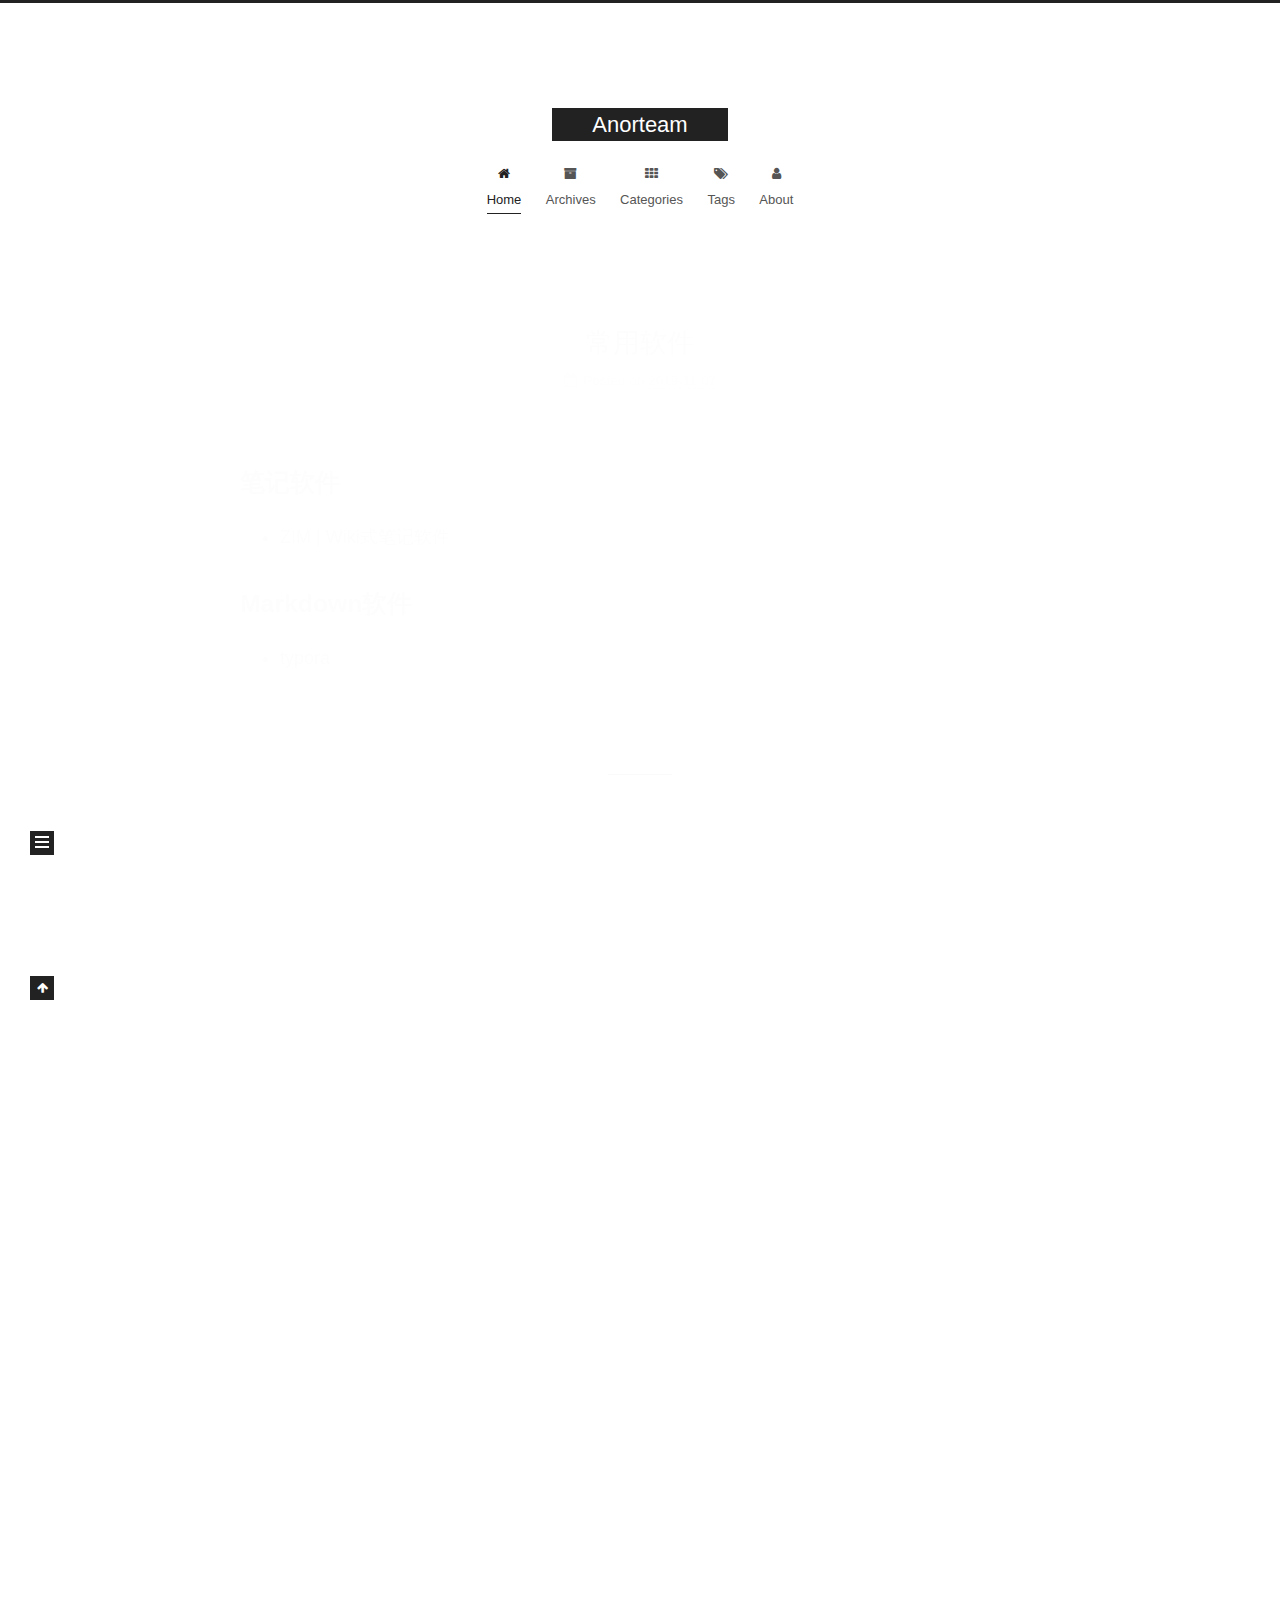
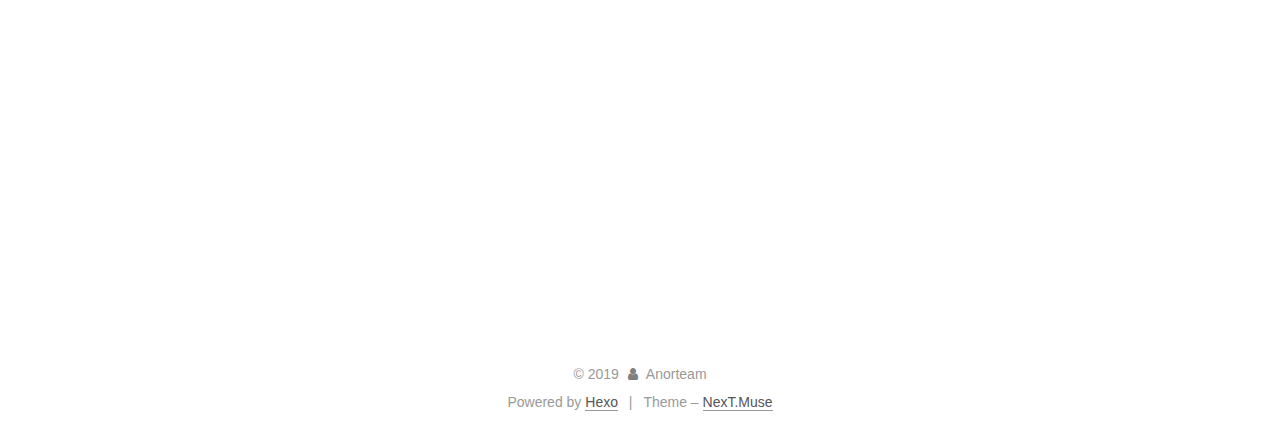
==== commit 7f838bc8: "Site updated: 2019-11-07 14:52:24" ====
--- a/index.html
+++ b/index.html
@@ -1,7 +1,7 @@
 <!DOCTYPE html>
 <html lang="en">
 <head>
-  <meta charset="UTF-8">
+  <!-- hexo-inject:begin --><!-- hexo-inject:end --><meta charset="UTF-8">
 <meta name="viewport" content="width=device-width, initial-scale=1, maximum-scale=2">
 <meta name="theme-color" content="#222">
 <meta name="generator" content="Hexo 4.0.0">
@@ -101,12 +101,12 @@
   .use-motion .logo-line-before i { left: initial; }
   .use-motion .logo-line-after i { right: initial; }
   </style>
-</noscript>
+</noscript><!-- hexo-inject:begin --><!-- hexo-inject:end -->
 
 </head>
 
 <body itemscope itemtype="http://schema.org/WebPage">
-  <div class="container use-motion">
+  <!-- hexo-inject:begin --><!-- hexo-inject:end --><div class="container use-motion">
     <div class="headband"></div>
 
     <header class="header" itemscope itemtype="http://schema.org/WPHeader">
@@ -143,6 +143,21 @@
         <li class="menu-item menu-item-archives">
 
     <a href="/archives/" rel="section"><i class="fa fa-fw fa-archive"></i>Archives</a>
+
+  </li>
+        <li class="menu-item menu-item-categories">
+
+    <a href="/categories/" rel="section"><i class="fa fa-fw fa-th"></i>Categories</a>
+
+  </li>
+        <li class="menu-item menu-item-tags">
+
+    <a href="/tags/" rel="section"><i class="fa fa-fw fa-tags"></i>Tags</a>
+
+  </li>
+        <li class="menu-item menu-item-about">
+
+    <a href="/about/" rel="section"><i class="fa fa-fw fa-user"></i>About</a>
 
   </li>
   </ul>
@@ -353,8 +368,10 @@
         </a>
       </div>
       <div class="site-state-item site-state-tags">
+            <a href="/tags/">
+          
         <span class="site-state-item-count">1</span>
-        <span class="site-state-item-name">tags</span>
+        <span class="site-state-item-name">tags</span></a>
       </div>
   </nav>
 </div>
@@ -389,10 +406,10 @@
   </span>
   <span class="author" itemprop="copyrightHolder">Anorteam</span>
 </div>
-  <div class="powered-by">Powered by <a href="https://hexo.io/" class="theme-link" rel="noopener" target="_blank">Hexo</a> v4.0.0
+  <div class="powered-by">Powered by <a href="https://hexo.io/" class="theme-link" rel="noopener" target="_blank">Hexo</a>
   </div>
   <span class="post-meta-divider">|</span>
-  <div class="theme-info">Theme – <a href="https://muse.theme-next.org/" class="theme-link" rel="noopener" target="_blank">NexT.Muse</a> v7.5.0
+  <div class="theme-info">Theme – <a href="https://muse.theme-next.org/" class="theme-link" rel="noopener" target="_blank">NexT.Muse</a>
   </div>
 
         
@@ -419,26 +436,28 @@
   <script src="/lib/velocity/velocity.ui.min.js"></script>
 <script src="/js/utils.js"></script><script src="/js/motion.js"></script>
 <script src="/js/schemes/muse.js"></script>
-<script src="/js/next-boot.js"></script>
-
-
-
-  
-
-
-
-
-
-
-
-
-
-
-
-
-
-
-
+<script src="/js/next-boot.js"></script><!-- hexo-inject:begin --><!-- hexo-inject:end -->
+
+
+
+  
+
+
+
+
+
+
+
+
+
+
+
+
+
+
+
+
+  
 
   
 
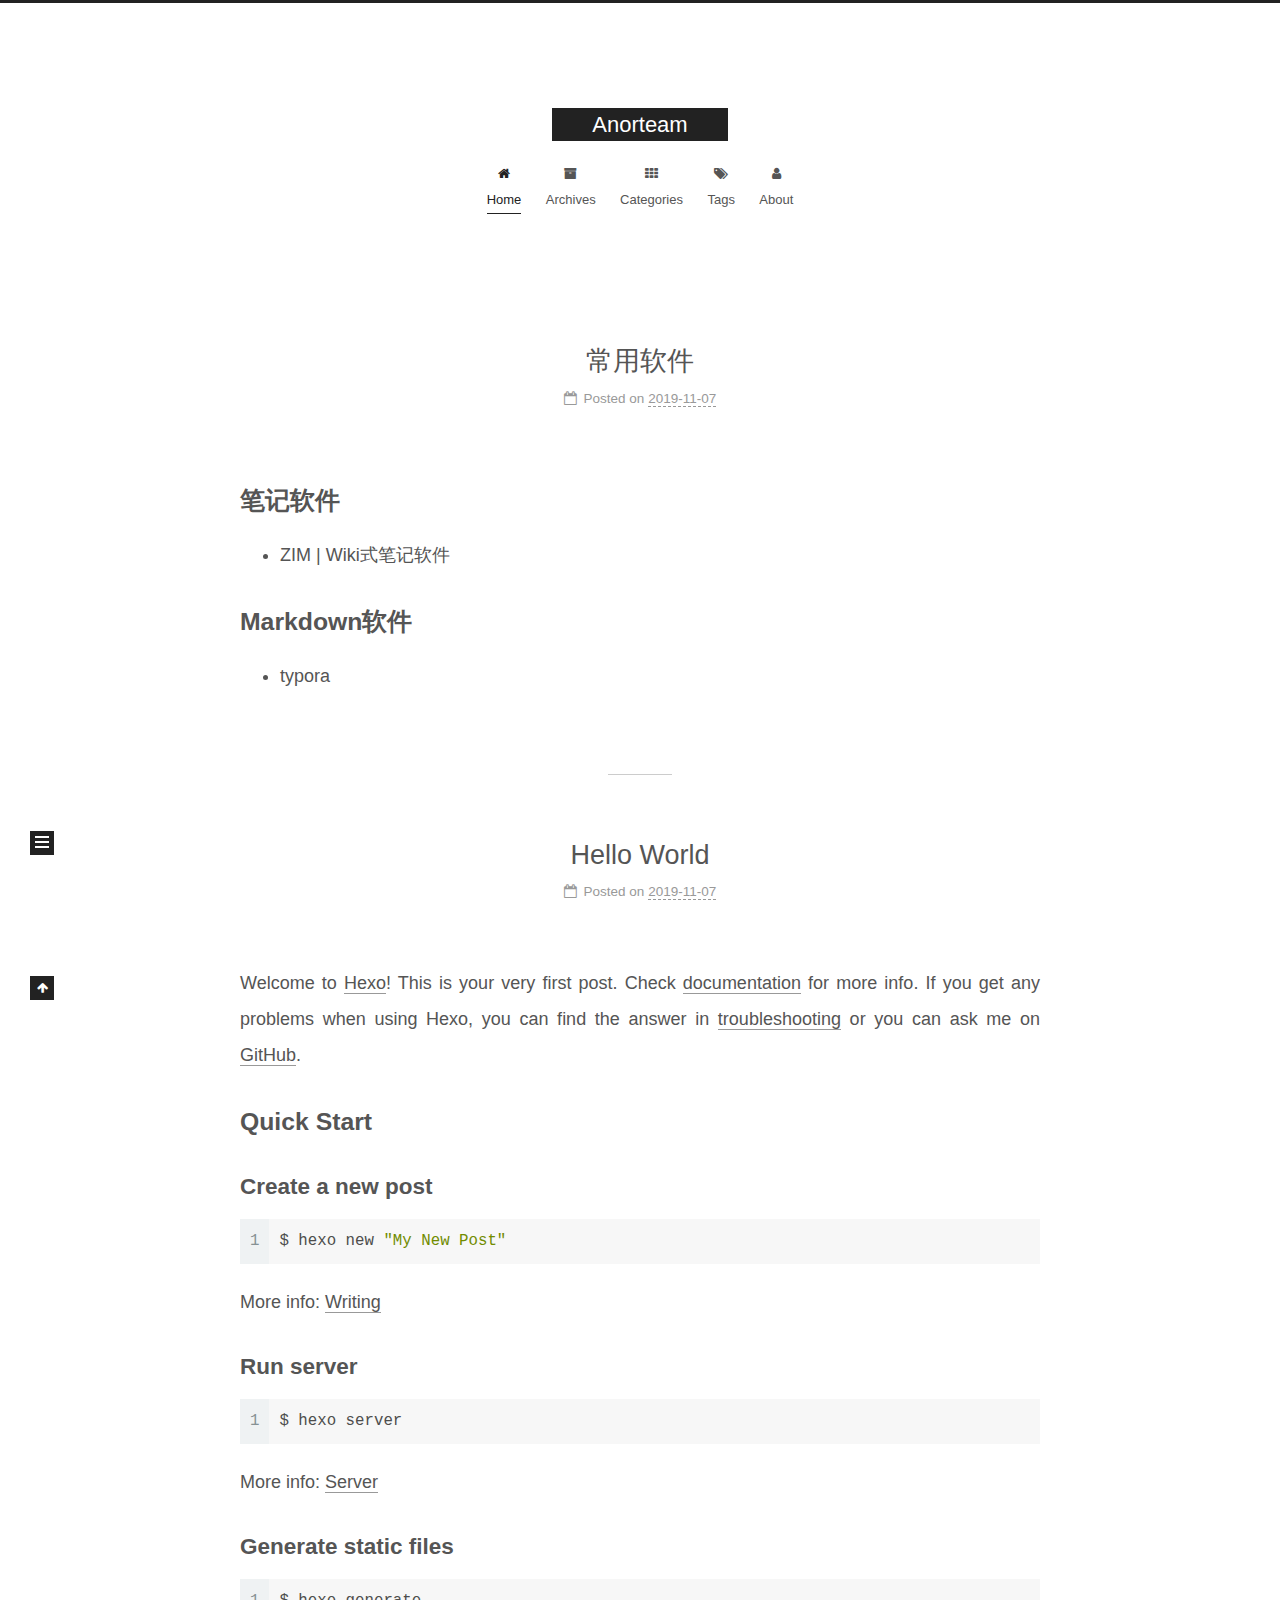
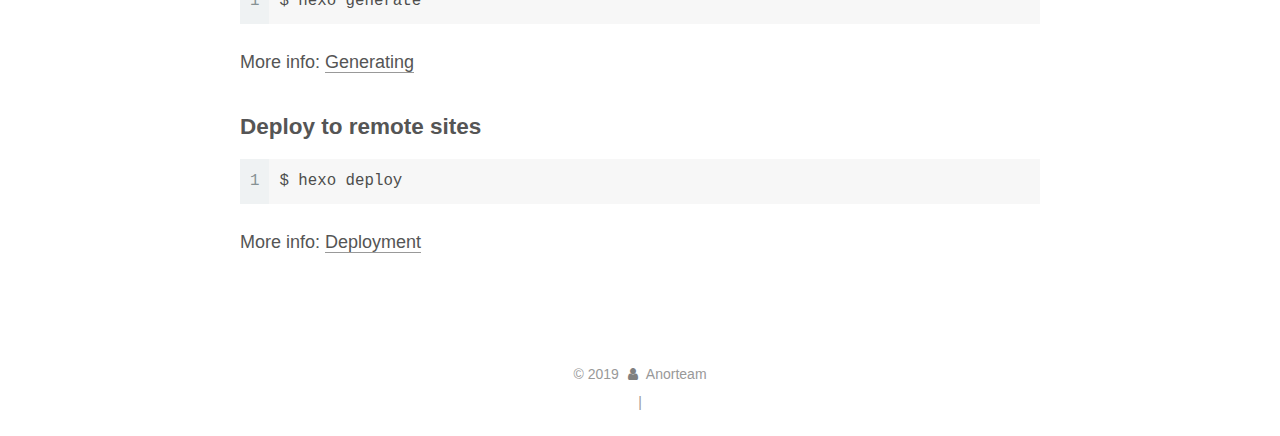
==== commit 4d21bdf0: "Site updated: 2019-11-07 15:58:22" ====
--- a/index.html
+++ b/index.html
@@ -9,7 +9,6 @@
   <link rel="icon" type="image/png" sizes="32x32" href="/images/favicon-32x32-next.png">
   <link rel="icon" type="image/png" sizes="16x16" href="/images/favicon-16x16-next.png">
   <link rel="mask-icon" href="/images/logo.svg" color="#222">
-  <link rel="alternate" href="/atom.xml" title="Anorteam" type="application/atom+xml">
 
 <link rel="stylesheet" href="/css/main.css">
 
@@ -41,7 +40,7 @@
     },
     localsearch: {"enable":false,"trigger":"auto","top_n_per_article":1,"unescape":false,"preload":false},
     path: '',
-    motion: {"enable":true,"async":false,"transition":{"post_block":"fadeIn","post_header":"slideDownIn","post_body":"slideDownIn","coll_header":"slideLeftIn","sidebar":"slideUpIn"}},
+    motion: {"enable":false,"async":false,"transition":{"post_block":"fadeIn","post_header":"slideDownIn","post_body":"slideDownIn","coll_header":"slideLeftIn","sidebar":"slideUpIn"}},
     translation: {
       copy_button: 'Copy',
       copy_success: 'Copied',
@@ -76,6 +75,15 @@
   
 
 
+  <script>
+    var _hmt = _hmt || [];
+    (function() {
+      var hm = document.createElement("script");
+      hm.src = "https://hm.baidu.com/hm.js?d6268fba6fe25b1d26465d36213bb69b";
+      var s = document.getElementsByTagName("script")[0];
+      s.parentNode.insertBefore(hm, s);
+    })();
+  </script>
 
 
 
@@ -106,7 +114,7 @@
 </head>
 
 <body itemscope itemtype="http://schema.org/WebPage">
-  <!-- hexo-inject:begin --><!-- hexo-inject:end --><div class="container use-motion">
+  <!-- hexo-inject:begin --><!-- hexo-inject:end --><div class="container">
     <div class="headband"></div>
 
     <header class="header" itemscope itemtype="http://schema.org/WPHeader">
@@ -375,10 +383,10 @@
       </div>
   </nav>
 </div>
-  <div class="feed-link motion-element">
-    <a href="/atom.xml" rel="alternate">
-      <i class="fa fa-rss"></i>RSS
-    </a>
+  <div class="links-of-author motion-element">
+      <span class="links-of-author-item">
+        <a href="https://github.com/anorteam" title="GitHub &amp;rarr; https:&#x2F;&#x2F;github.com&#x2F;anorteam" rel="noopener" target="_blank"><i class="fa fa-fw fa-github"></i>GitHub</a>
+      </span>
   </div>
 
 
@@ -406,13 +414,28 @@
   </span>
   <span class="author" itemprop="copyrightHolder">Anorteam</span>
 </div>
-  <div class="powered-by">Powered by <a href="https://hexo.io/" class="theme-link" rel="noopener" target="_blank">Hexo</a>
-  </div>
-  <span class="post-meta-divider">|</span>
-  <div class="theme-info">Theme – <a href="https://muse.theme-next.org/" class="theme-link" rel="noopener" target="_blank">NexT.Muse</a>
-  </div>
-
-        
+
+        
+<div class="busuanzi-count">
+  <script async src="https://busuanzi.ibruce.info/busuanzi/2.3/busuanzi.pure.mini.js"></script>
+    <span class="post-meta-item" id="busuanzi_container_site_uv" style="display: none;">
+      <span class="post-meta-item-icon">
+        <i class="fa fa-user"></i>
+      </span>
+      <span class="site-uv" title="Total Visitors">
+        <span id="busuanzi_value_site_uv"></span>
+      </span>
+    </span>
+    <span class="post-meta-divider">|</span>
+    <span class="post-meta-item" id="busuanzi_container_site_pv" style="display: none;">
+      <span class="post-meta-item-icon">
+        <i class="fa fa-eye"></i>
+      </span>
+      <span class="site-pv" title="Total Views">
+        <span id="busuanzi_value_site_pv"></span>
+      </span>
+    </span>
+</div>
 
 
 
@@ -432,9 +455,7 @@
 
   
   <script src="/lib/anime.min.js"></script>
-  <script src="/lib/velocity/velocity.min.js"></script>
-  <script src="/lib/velocity/velocity.ui.min.js"></script>
-<script src="/js/utils.js"></script><script src="/js/motion.js"></script>
+<script src="/js/utils.js"></script>
 <script src="/js/schemes/muse.js"></script>
 <script src="/js/next-boot.js"></script><!-- hexo-inject:begin --><!-- hexo-inject:end -->
 
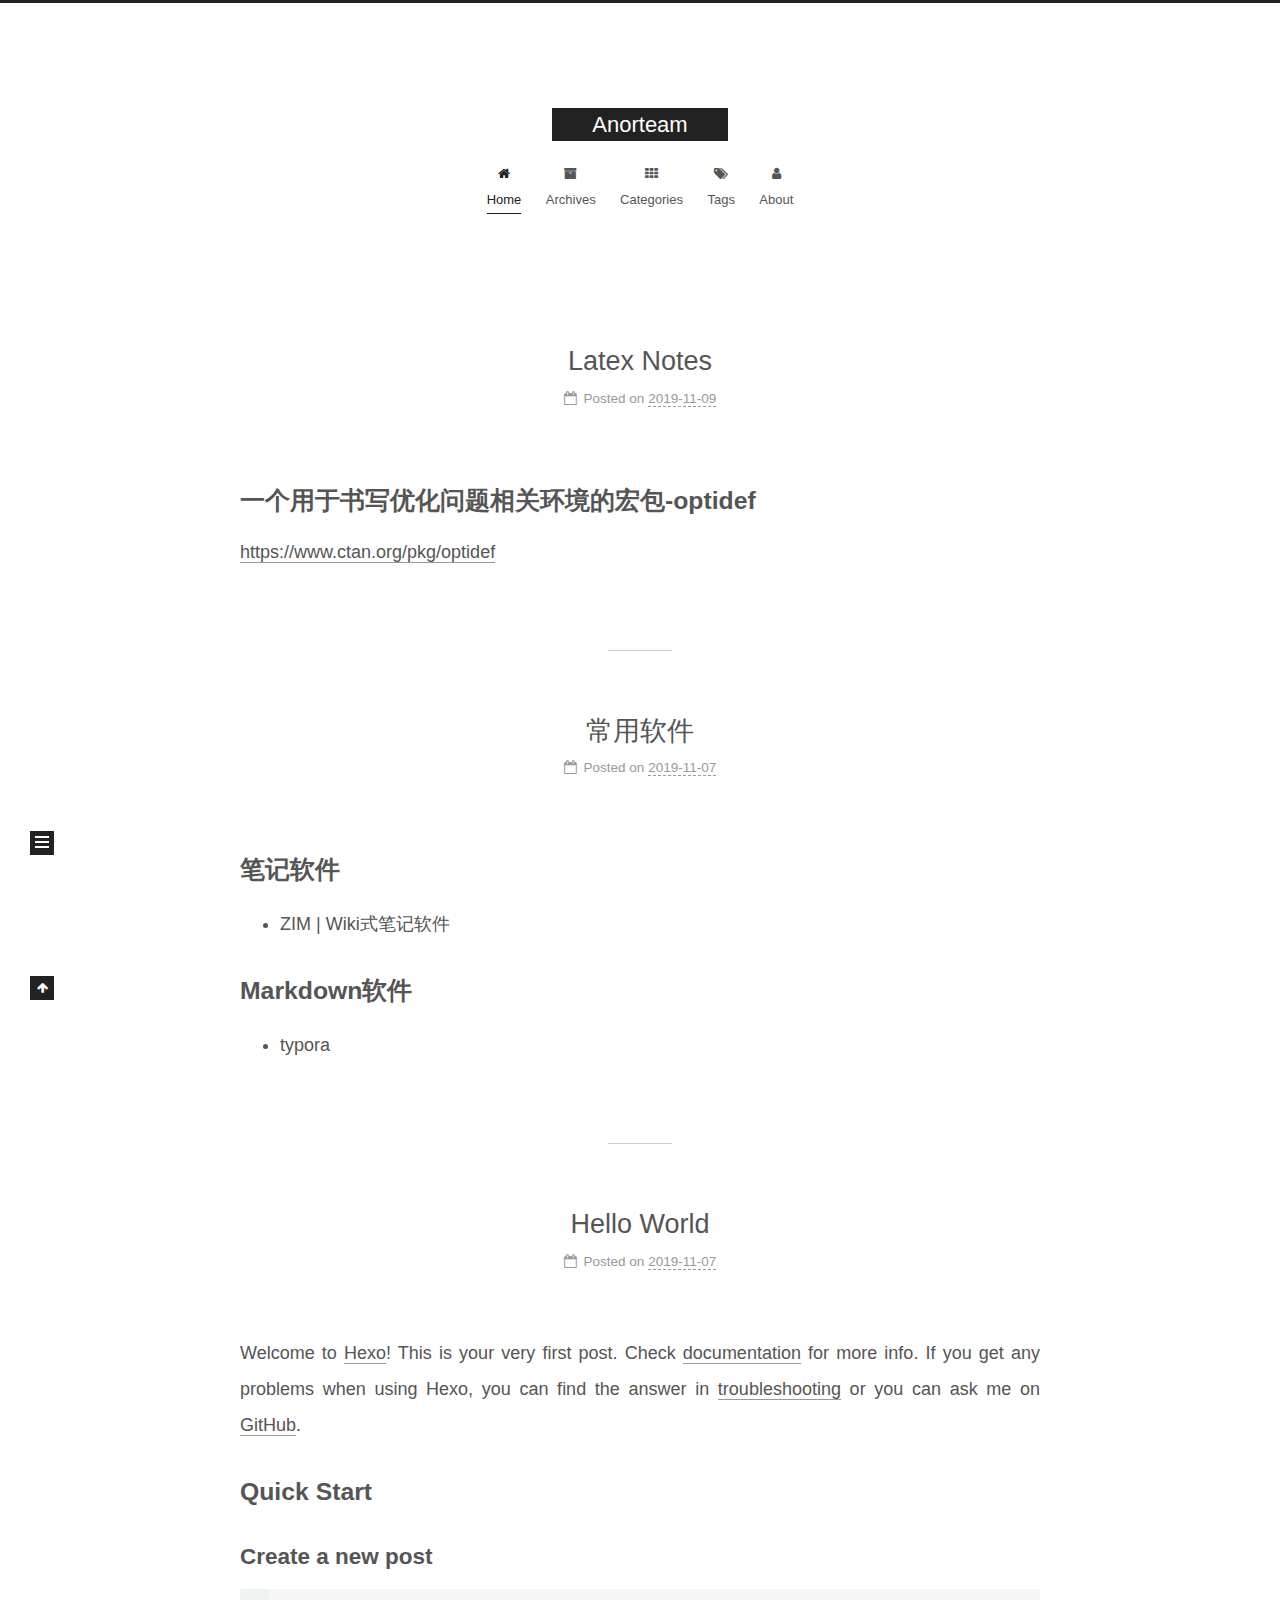
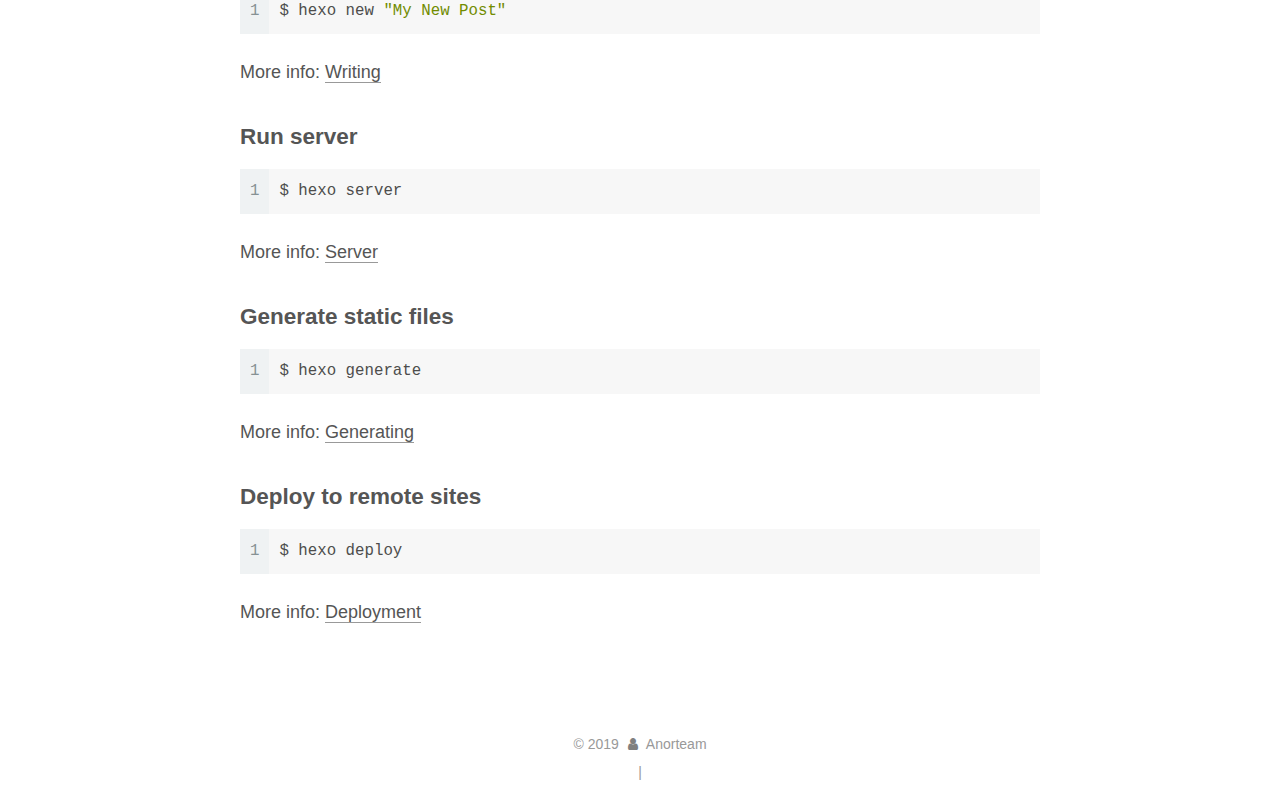
==== commit 2506c2a3: "Site updated: 2019-11-09 17:32:46" ====
--- a/index.html
+++ b/index.html
@@ -194,6 +194,65 @@
   
   
   <article itemscope itemtype="http://schema.org/Article" class="post-block home" lang="en">
+    <link itemprop="mainEntityOfPage" href="http://yoursite.com/2019/11/09/20191109-Latex-Notes/">
+
+    <span hidden itemprop="author" itemscope itemtype="http://schema.org/Person">
+      <meta itemprop="image" content="/images/avatar.gif">
+      <meta itemprop="name" content="Anorteam">
+      <meta itemprop="description" content="">
+    </span>
+
+    <span hidden itemprop="publisher" itemscope itemtype="http://schema.org/Organization">
+      <meta itemprop="name" content="Anorteam">
+    </span>
+      <header class="post-header">
+        <h1 class="post-title" itemprop="name headline">
+          
+            <a href="/2019/11/09/20191109-Latex-Notes/" class="post-title-link" itemprop="url">Latex Notes</a>
+        </h1>
+
+        <div class="post-meta">
+            <span class="post-meta-item">
+              <span class="post-meta-item-icon">
+                <i class="fa fa-calendar-o"></i>
+              </span>
+              <span class="post-meta-item-text">Posted on</span>
+              
+
+              <time title="Created: 2019-11-09 16:54:46 / Modified: 16:57:05" itemprop="dateCreated datePublished" datetime="2019-11-09T16:54:46+08:00">2019-11-09</time>
+            </span>
+
+          
+
+        </div>
+      </header>
+
+    
+    
+    
+    <div class="post-body" itemprop="articleBody">
+
+      
+          <h2 id="一个用于书写优化问题相关环境的宏包-optidef"><a href="#一个用于书写优化问题相关环境的宏包-optidef" class="headerlink" title="一个用于书写优化问题相关环境的宏包-optidef"></a>一个用于书写优化问题相关环境的宏包-optidef</h2><p><a href="https://www.ctan.org/pkg/optidef" target="_blank" rel="noopener">https://www.ctan.org/pkg/optidef</a></p>
+
+      
+    </div>
+
+    
+    
+    
+      <footer class="post-footer">
+        <div class="post-eof"></div>
+      </footer>
+  </article>
+  
+  
+  
+
+        
+  
+  
+  <article itemscope itemtype="http://schema.org/Article" class="post-block home" lang="en">
     <link itemprop="mainEntityOfPage" href="http://yoursite.com/2019/11/07/20191107-software-lists/">
 
     <span hidden itemprop="author" itemscope itemtype="http://schema.org/Person">
@@ -371,7 +430,7 @@
       <div class="site-state-item site-state-posts">
           <a href="/archives/">
         
-          <span class="site-state-item-count">2</span>
+          <span class="site-state-item-count">3</span>
           <span class="site-state-item-name">posts</span>
         </a>
       </div>
